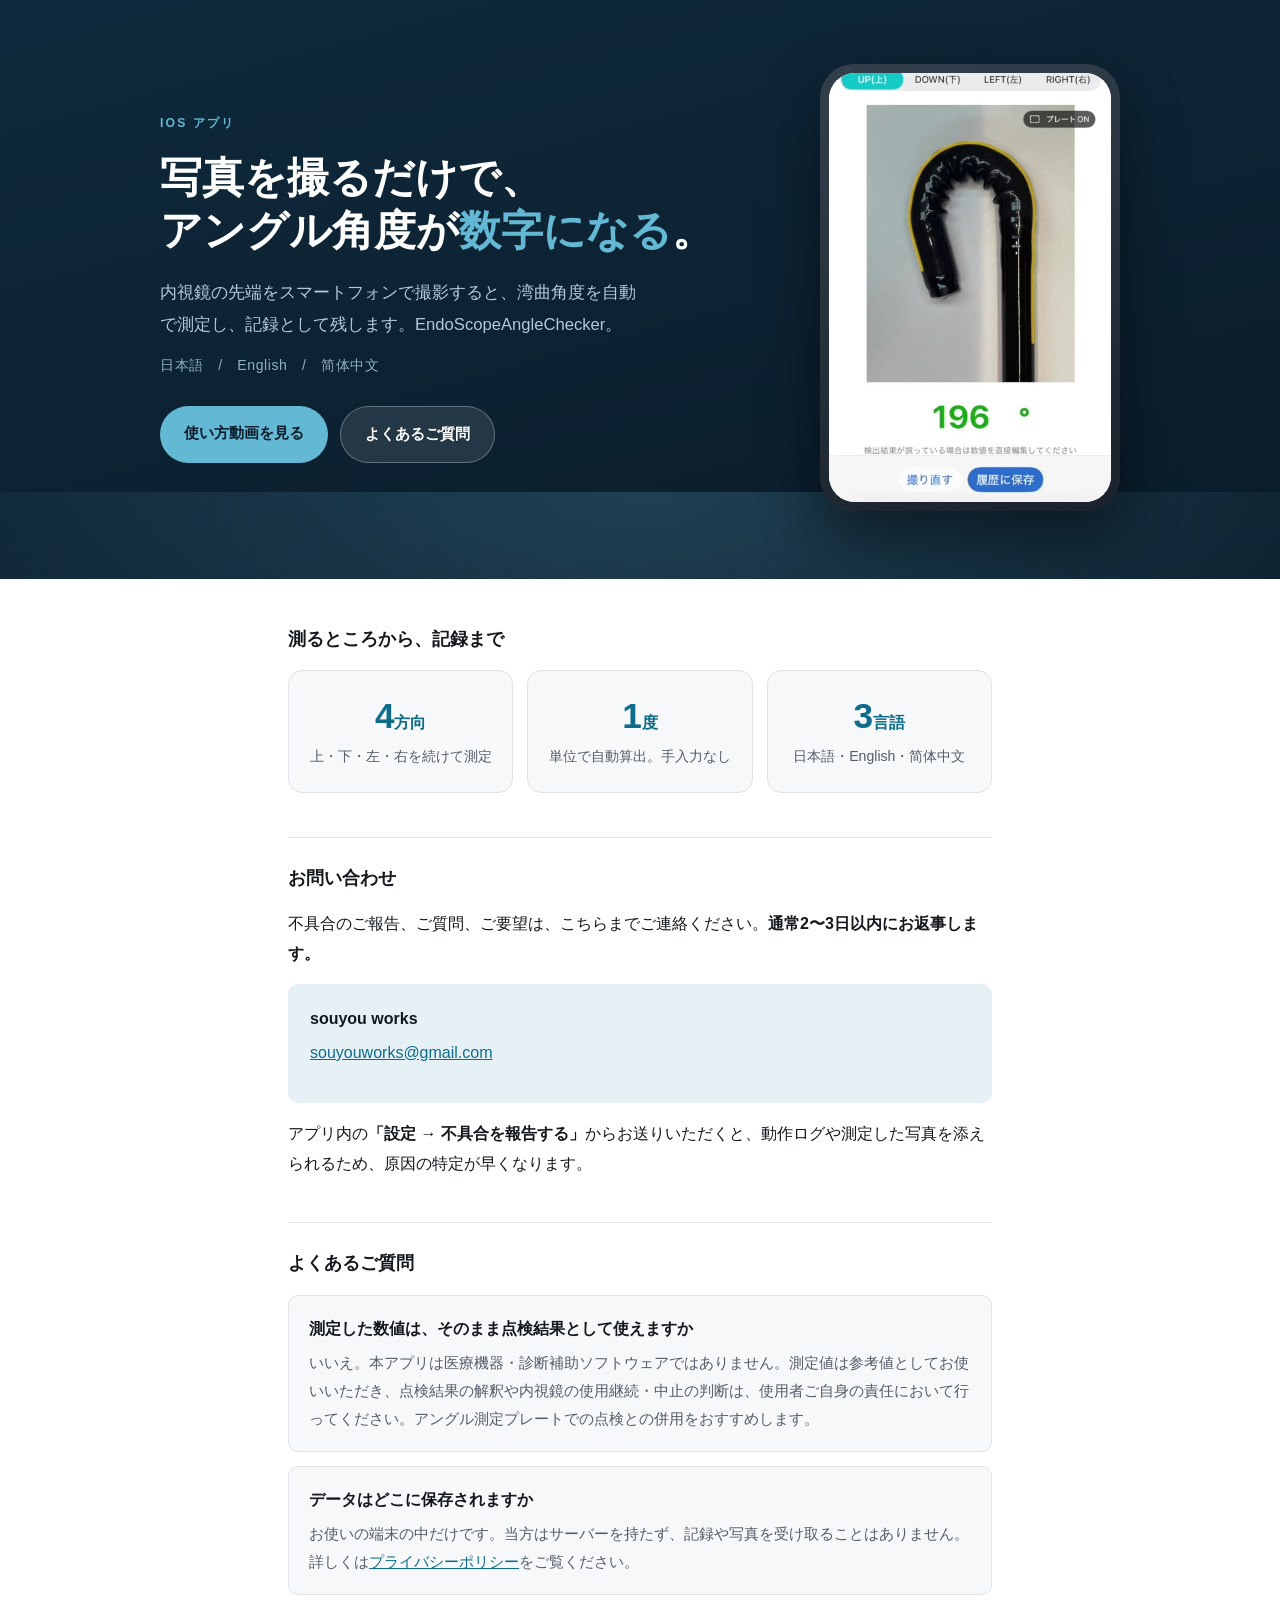
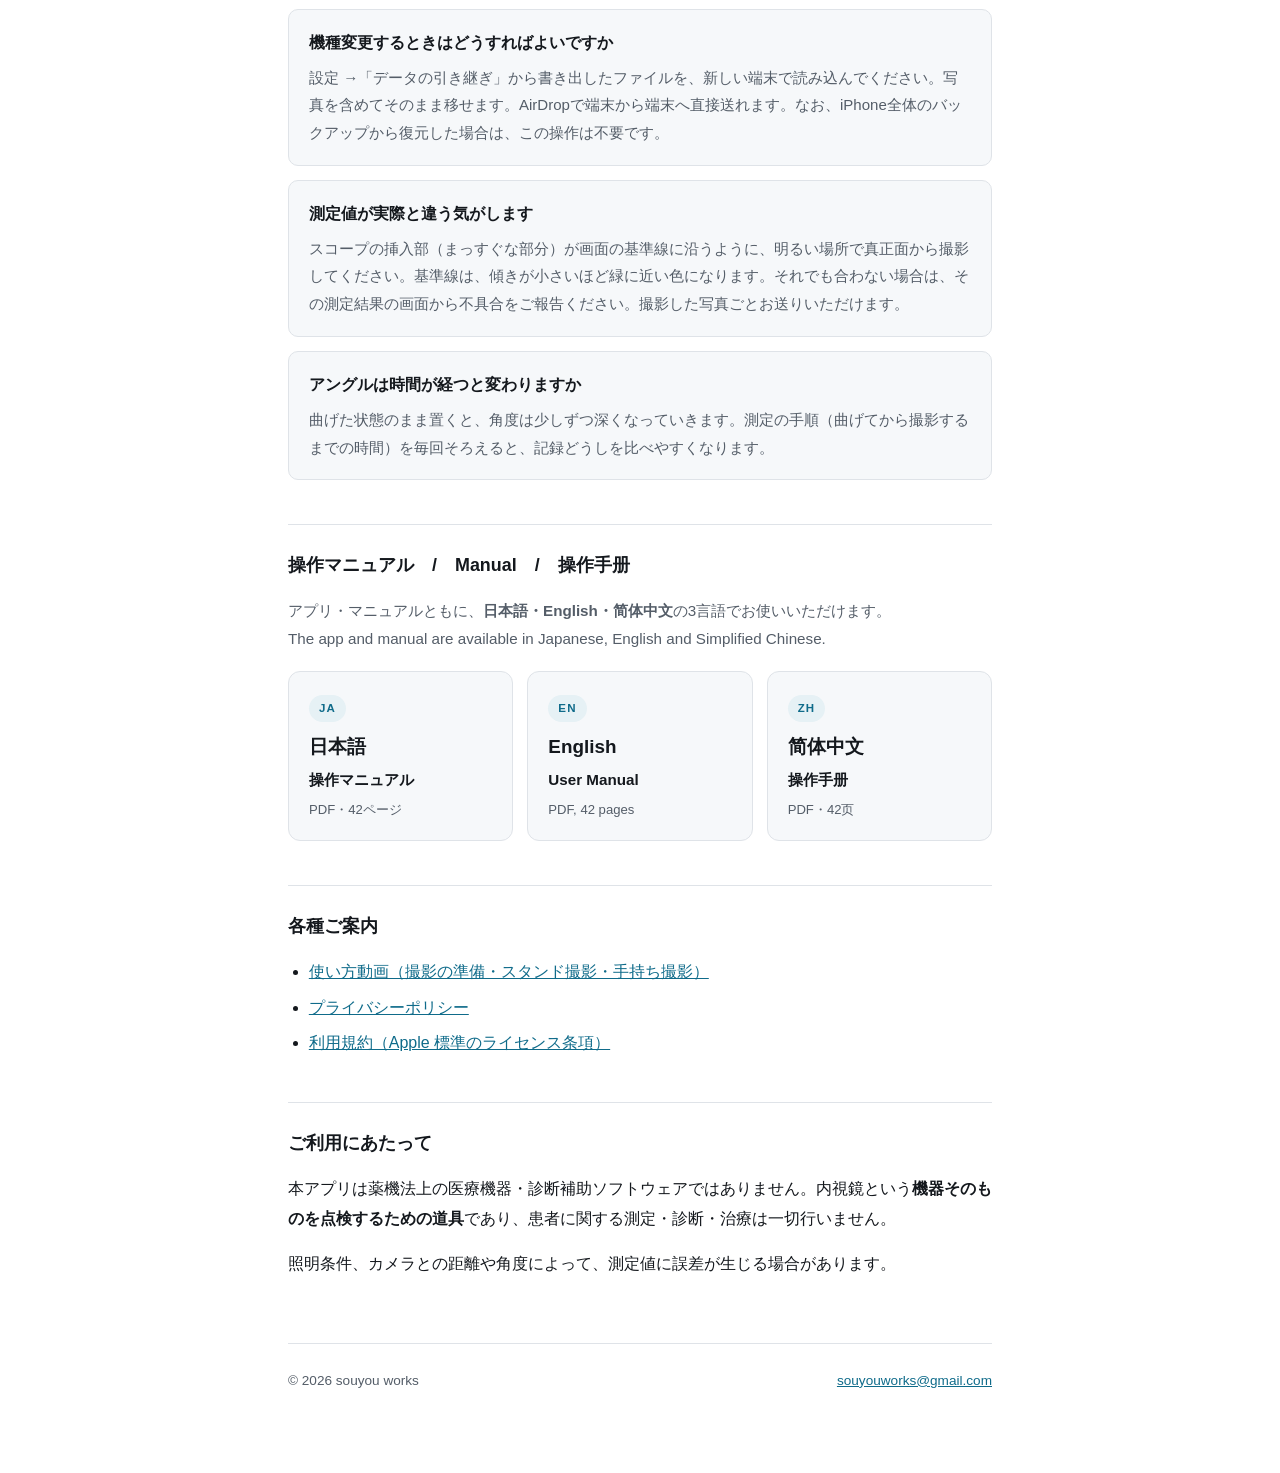
==== index.html @ a1724419 "トップページを作り直し、動きのある見せ方にした サポートページを、機能の案内が先に伝わる作りに変えた。  - 画面上部を全幅の濃紺にし、アプリが実際に角度を測る様子を   端末の枠の中で繰り返し再生す" ====
<!DOCTYPE html>
<html lang="ja">
<head>
<meta charset="utf-8">
<meta name="viewport" content="width=device-width, initial-scale=1">
<title>EndoScopeAngleChecker サポート</title>
<meta name="description" content="内視鏡のアングル（湾曲）角度を写真から測定・記録するiOSアプリ EndoScopeAngleChecker のサポートページ。お問い合わせ・プライバシーポリシー。">
<link rel="stylesheet" href="style.css">
<link rel="stylesheet" href="motion.css">
</head>
<body>
<div class="hero-top">
  <div class="hero-grid">
    <div class="hero-copy">
      <p class="eyebrow reveal">iOS アプリ</p>
      <h1 class="reveal d1">写真を撮るだけで、<br>アングル角度が<em>数字になる</em>。</h1>
      <p class="lead-txt reveal d2">内視鏡の先端をスマートフォンで撮影すると、湾曲角度を自動で測定し、記録として残します。EndoScopeAngleChecker。</p>
      <p class="hero-langs reveal d2">日本語　/　English　/　简体中文</p>
      <div class="btns reveal d3">
        <a class="btn btn-main" href="videos.html">使い方動画を見る</a>
        <a class="btn btn-sub" href="#faq">よくあるご質問</a>
      </div>
    </div>
    <div class="phone reveal d2">
      <video src="videos/hero-loop.mp4" poster="videos/hero-poster.jpg"
             autoplay muted loop playsinline preload="metadata" aria-label="アプリが内視鏡の角度を測定する様子"></video>
    </div>
  </div>
</div>

<div class="wrap">

<h2 class="reveal">測るところから、記録まで</h2>
<div class="facts">
  <div class="fact reveal"><span class="big">4<span class="unit">方向</span></span><span class="lab">上・下・左・右を続けて測定</span></div>
  <div class="fact reveal d1"><span class="big">1<span class="unit">度</span></span><span class="lab">単位で自動算出。手入力なし</span></div>
  <div class="fact reveal d2"><span class="big">3<span class="unit">言語</span></span><span class="lab">日本語・English・简体中文</span></div>
</div>

<h2 class="reveal">お問い合わせ</h2>
<p>不具合のご報告、ご質問、ご要望は、こちらまでご連絡ください。<strong>通常2〜3日以内にお返事します。</strong></p>
<div class="contact">
  <p class="name">souyou works</p>
  <p><a href="mailto:souyouworks@gmail.com">souyouworks@gmail.com</a></p>
</div>
<p style="margin-top:16px">
  アプリ内の<strong>「設定 → 不具合を報告する」</strong>からお送りいただくと、動作ログや測定した写真を添えられるため、原因の特定が早くなります。
</p>

<h2 id="faq" class="reveal">よくあるご質問</h2>
<div class="cards">

  <div class="card reveal">
    <h3>測定した数値は、そのまま点検結果として使えますか</h3>
    <p>いいえ。本アプリは医療機器・診断補助ソフトウェアではありません。測定値は参考値としてお使いいただき、点検結果の解釈や内視鏡の使用継続・中止の判断は、使用者ご自身の責任において行ってください。アングル測定プレートでの点検との併用をおすすめします。</p>
  </div>

  <div class="card reveal">
    <h3>データはどこに保存されますか</h3>
    <p>お使いの端末の中だけです。当方はサーバーを持たず、記録や写真を受け取ることはありません。詳しくは<a href="privacy.html">プライバシーポリシー</a>をご覧ください。</p>
  </div>

  <div class="card reveal">
    <h3>機種変更するときはどうすればよいですか</h3>
    <p>設定 →「データの引き継ぎ」から書き出したファイルを、新しい端末で読み込んでください。写真を含めてそのまま移せます。AirDropで端末から端末へ直接送れます。なお、iPhone全体のバックアップから復元した場合は、この操作は不要です。</p>
  </div>

  <div class="card reveal">
    <h3>測定値が実際と違う気がします</h3>
    <p>スコープの挿入部（まっすぐな部分）が画面の基準線に沿うように、明るい場所で真正面から撮影してください。基準線は、傾きが小さいほど緑に近い色になります。それでも合わない場合は、その測定結果の画面から不具合をご報告ください。撮影した写真ごとお送りいただけます。</p>
  </div>

  <div class="card reveal">
    <h3>アングルは時間が経つと変わりますか</h3>
    <p>曲げた状態のまま置くと、角度は少しずつ深くなっていきます。測定の手順（曲げてから撮影するまでの時間）を毎回そろえると、記録どうしを比べやすくなります。</p>
  </div>

</div>

<h2 class="reveal">操作マニュアル　/　Manual　/　操作手册</h2>
<p class="lang-lead">アプリ・マニュアルともに、<strong>日本語・English・简体中文</strong>の3言語でお使いいただけます。<br>The app and manual are available in Japanese, English and Simplified Chinese.</p>
<div class="langs">
  <a class="lang reveal" href="manual.pdf" hreflang="ja">
    <span class="code">JA</span>
    <span class="name">日本語</span>
    <span class="title">操作マニュアル</span>
    <span class="meta">PDF・42ページ</span>
  </a>
  <a class="lang reveal d1" href="manual-en.pdf" hreflang="en">
    <span class="code">EN</span>
    <span class="name">English</span>
    <span class="title">User Manual</span>
    <span class="meta">PDF, 42 pages</span>
  </a>
  <a class="lang reveal d2" href="manual-zh.pdf" hreflang="zh-Hans">
    <span class="code">ZH</span>
    <span class="name">简体中文</span>
    <span class="title">操作手册</span>
    <span class="meta">PDF・42页</span>
  </a>
</div>

<h2 class="reveal">各種ご案内</h2>
<ul>
  <li><a href="videos.html">使い方動画（撮影の準備・スタンド撮影・手持ち撮影）</a></li>
  <li><a href="privacy.html">プライバシーポリシー</a></li>
  <li><a href="https://www.apple.com/legal/internet-services/itunes/dev/stdeula/">利用規約（Apple 標準のライセンス条項）</a></li>
</ul>

<h2 class="reveal">ご利用にあたって</h2>
<p>
  本アプリは薬機法上の医療機器・診断補助ソフトウェアではありません。内視鏡という<strong>機器そのものを点検するための道具</strong>であり、患者に関する測定・診断・治療は一切行いません。
</p>
<p>
  照明条件、カメラとの距離や角度によって、測定値に誤差が生じる場合があります。
</p>

<footer>
  <span>&copy; 2026 souyou works</span>
  <span><a href="mailto:souyouworks@gmail.com">souyouworks@gmail.com</a></span>
</footer>

</div>
<script>
(function () {
  var t = document.querySelectorAll('.reveal');
  if (!('IntersectionObserver' in window) ||
      window.matchMedia('(prefers-reduced-motion: reduce)').matches) {
    t.forEach(function (e) { e.classList.add('on'); });
    return;
  }
  var io = new IntersectionObserver(function (es) {
    es.forEach(function (e) {
      if (e.isIntersecting) { e.target.classList.add('on'); io.unobserve(e.target); }
    });
  }, { rootMargin: '0px 0px -8% 0px', threshold: 0.08 });
  t.forEach(function (e) { io.observe(e); });
})();
</script>
</body>
</html>
---- style.css ----
:root {
  --ink: #14181d;
  --ink-soft: #545d68;
  --line: #dfe3e8;
  --bg: #ffffff;
  --bg-soft: #f6f8fa;
  --accent: #0f6b8a;
  --accent-soft: #e6f1f5;
}

@media (prefers-color-scheme: dark) {
  :root {
    --ink: #e8ecf1;
    --ink-soft: #9aa4b1;
    --line: #2b323b;
    --bg: #14181d;
    --bg-soft: #1b2027;
    --accent: #63b8d4;
    --accent-soft: #16303a;
  }
}

* { box-sizing: border-box; }

html { -webkit-text-size-adjust: 100%; }

body {
  margin: 0;
  padding: 0 20px 80px;
  background: var(--bg);
  color: var(--ink);
  font-family: -apple-system, BlinkMacSystemFont, "Hiragino Sans",
               "Yu Gothic", "Noto Sans JP", sans-serif;
  font-size: 16px;
  line-height: 1.85;
}

.wrap { max-width: 44rem; margin: 0 auto; }

header {
  padding: 56px 0 28px;
  border-bottom: 1px solid var(--line);
  margin-bottom: 36px;
}

header .app {
  font-size: 0.8rem;
  letter-spacing: 0.14em;
  text-transform: uppercase;
  color: var(--accent);
  font-weight: 600;
  margin: 0 0 10px;
}

h1 {
  font-size: 1.7rem;
  line-height: 1.4;
  margin: 0 0 12px;
  text-wrap: balance;
}

.dates {
  font-size: 0.85rem;
  color: var(--ink-soft);
  margin: 0;
}

h2 {
  font-size: 1.12rem;
  margin: 44px 0 14px;
  padding-top: 4px;
  border-top: 1px solid var(--line);
  padding-top: 24px;
  text-wrap: balance;
}

h2:first-of-type { border-top: none; padding-top: 0; }

p { margin: 0 0 16px; }

ul { margin: 0 0 16px; padding-left: 1.3em; }
li { margin-bottom: 6px; }

strong { font-weight: 650; }

a { color: var(--accent); }

.lead {
  background: var(--bg-soft);
  border: 1px solid var(--line);
  border-radius: 10px;
  padding: 18px 20px;
  margin-bottom: 8px;
}

.table-scroll { overflow-x: auto; margin: 0 0 20px; }

table {
  border-collapse: collapse;
  width: 100%;
  min-width: 30rem;
  font-size: 0.94rem;
}

th, td {
  border: 1px solid var(--line);
  padding: 11px 13px;
  text-align: left;
  vertical-align: top;
}

th {
  background: var(--bg-soft);
  font-weight: 650;
  white-space: nowrap;
}

.contact {
  background: var(--accent-soft);
  border-radius: 10px;
  padding: 20px 22px;
  margin-top: 8px;
}

.contact .name { font-weight: 650; margin-bottom: 4px; }

footer {
  margin-top: 64px;
  padding-top: 24px;
  border-top: 1px solid var(--line);
  font-size: 0.85rem;
  color: var(--ink-soft);
  display: flex;
  flex-wrap: wrap;
  gap: 8px 20px;
  justify-content: space-between;
}

.nav { margin-bottom: 8px; font-size: 0.9rem; }
.nav a { text-decoration: none; }
.nav a:hover { text-decoration: underline; }

.cards { display: grid; gap: 14px; margin-bottom: 8px; }

.card {
  border: 1px solid var(--line);
  border-radius: 10px;
  padding: 18px 20px;
  background: var(--bg-soft);
}

.card h3 { margin: 0 0 6px; font-size: 1rem; }
.card p { margin: 0; color: var(--ink-soft); font-size: 0.94rem; }

:focus-visible { outline: 2px solid var(--accent); outline-offset: 2px; }

/* 対応言語のカード（サポートページ・動画ページ共通） */
.lang-lead { margin: 0 0 18px; font-size: 0.95rem; color: var(--ink-soft); }

.langs { display: grid; grid-template-columns: repeat(3, 1fr); gap: 14px; margin: 0 0 8px; }

.lang {
  display: block;
  text-decoration: none;
  color: inherit;
  border: 1px solid var(--line);
  border-radius: 12px;
  padding: 20px 20px 18px;
  background: var(--bg-soft);
}

.lang:hover { border-color: var(--accent); }

.lang .code {
  display: inline-block;
  font-size: 0.72rem;
  font-weight: 700;
  letter-spacing: 0.1em;
  color: var(--accent);
  background: var(--accent-soft);
  border-radius: 999px;
  padding: 3px 10px;
  margin-bottom: 12px;
}

.lang .name { display: block; font-size: 1.18rem; font-weight: 700; line-height: 1.4; margin-bottom: 6px; }
.lang .title { display: block; font-size: 0.95rem; font-weight: 600; margin-bottom: 3px; }
.lang .meta { display: block; font-size: 0.82rem; color: var(--ink-soft); }

@media (max-width: 640px) {
  .langs { grid-template-columns: 1fr; }
}
---- motion.css ----
/* ───────── 動きと装飾（サポートページ・動画ページ共通） ───────── */

:root { --navy-1:#0f2a3c; --navy-2:#0a1b29; --sky:#63b8d4; }

/* 画面に入ったら、ふわりと現れる */
.reveal { opacity: 0; transform: translateY(18px); }
.reveal.on { opacity: 1; transform: none; transition: opacity .7s ease, transform .7s cubic-bezier(.2,.7,.3,1); }
.reveal.d1.on { transition-delay: .08s; }
.reveal.d2.on { transition-delay: .16s; }
.reveal.d3.on { transition-delay: .24s; }

/* 動きを減らす設定の方には、動かさない */
@media (prefers-reduced-motion: reduce) {
  .reveal, .reveal.on { opacity: 1; transform: none; transition: none; }
  .hero-video, .float { animation: none !important; }
  html { scroll-behavior: auto; }
}

html { scroll-behavior: smooth; }

/* ───────── トップの見せ場 ───────── */
.hero-top {
  position: relative; overflow: hidden;
  margin: 0 -20px 0;
  padding: 64px 20px 68px;
  background: linear-gradient(165deg, var(--navy-1) 0%, var(--navy-2) 100%);
  color: #fff;
}
.hero-top::after {
  content: ""; position: absolute; inset: auto -20% -55% -20%; height: 70%;
  background: radial-gradient(ellipse at 50% 0%, rgba(99,184,212,.22), transparent 70%);
  pointer-events: none;
}
.hero-grid {
  position: relative; z-index: 1;
  max-width: 60rem; margin: 0 auto;
  display: grid; grid-template-columns: 1fr 300px; gap: 48px; align-items: center;
}
.hero-copy .eyebrow {
  font-size: .76rem; letter-spacing: .18em; text-transform: uppercase;
  color: var(--sky); font-weight: 700; margin: 0 0 16px;
}
.hero-copy h1 { font-size: 2.6rem; line-height: 1.28; margin: 0 0 20px; color: #fff; }
.hero-copy h1 em { font-style: normal; color: var(--sky); }
.hero-copy .lead-txt { font-size: 1.04rem; line-height: 1.9; color: #b3cad8; margin: 0 0 12px; max-width: 30rem; }
.hero-langs { font-size: .88rem; color: #8fb0c2; margin: 0 0 28px; letter-spacing: .04em; }

.btns { display: flex; flex-wrap: wrap; gap: 12px; }
.btn {
  display: inline-block; text-decoration: none; font-weight: 650; font-size: .96rem;
  padding: 13px 24px; border-radius: 999px; transition: transform .18s ease, box-shadow .18s ease;
}
.btn-main { background: var(--sky); color: var(--navy-2); }
.btn-main:hover { transform: translateY(-2px); box-shadow: 0 10px 26px rgba(99,184,212,.34); }
.btn-sub { background: rgba(255,255,255,.1); color: #fff; border: 1px solid rgba(255,255,255,.28); }
.btn-sub:hover { transform: translateY(-2px); background: rgba(255,255,255,.16); }

/* 端末の枠に入れたループ映像 */
.phone {
  position: relative; width: 300px; margin: 0 auto;
  border-radius: 34px; padding: 9px;
  background: linear-gradient(160deg, #33404c, #1a222b);
  box-shadow: 0 26px 60px rgba(0,0,0,.46);
  animation: float 7s ease-in-out infinite;
}
.phone video { display: block; width: 100%; border-radius: 26px; background: #fff; }
@keyframes float { 0%,100% { transform: translateY(0); } 50% { transform: translateY(-11px); } }

/* ───────── 数字で見せる ───────── */
.facts { display: grid; grid-template-columns: repeat(3, 1fr); gap: 14px; margin: 0 0 8px; }
.fact {
  border: 1px solid var(--line); border-radius: 14px; padding: 24px 20px;
  background: var(--bg-soft); text-align: center;
  transition: transform .22s ease, border-color .22s ease, box-shadow .22s ease;
}
.fact:hover { transform: translateY(-4px); border-color: var(--accent); box-shadow: 0 12px 30px rgba(15,42,60,.10); }
.fact .big { display: block; font-size: 2.2rem; font-weight: 800; color: var(--accent); line-height: 1.2; }
.fact .unit { font-size: 1rem; font-weight: 700; }
.fact .lab { display: block; font-size: .88rem; color: var(--ink-soft); margin-top: 8px; line-height: 1.6; }
.facts { align-items: stretch; }
.fact { display: flex; flex-direction: column; justify-content: center; }

/* カードのホバー */
.card, .lang, .tip { transition: transform .22s ease, border-color .22s ease, box-shadow .22s ease; }
.card:hover, .tip:hover { transform: translateY(-3px); box-shadow: 0 10px 26px rgba(15,42,60,.09); }
.lang:hover { transform: translateY(-3px); box-shadow: 0 10px 26px rgba(15,42,60,.09); }

@media (max-width: 820px) {
  .hero-grid { grid-template-columns: 1fr; gap: 36px; }
  .hero-copy h1 { font-size: 2rem; }
  .facts { grid-template-columns: 1fr; }
}

/* 見せ場のすぐ下の見出しは、上の罫線を消して余白をとる */
.hero-top + .wrap > h2:first-child { border-top: none; padding-top: 0; margin-top: 44px; }
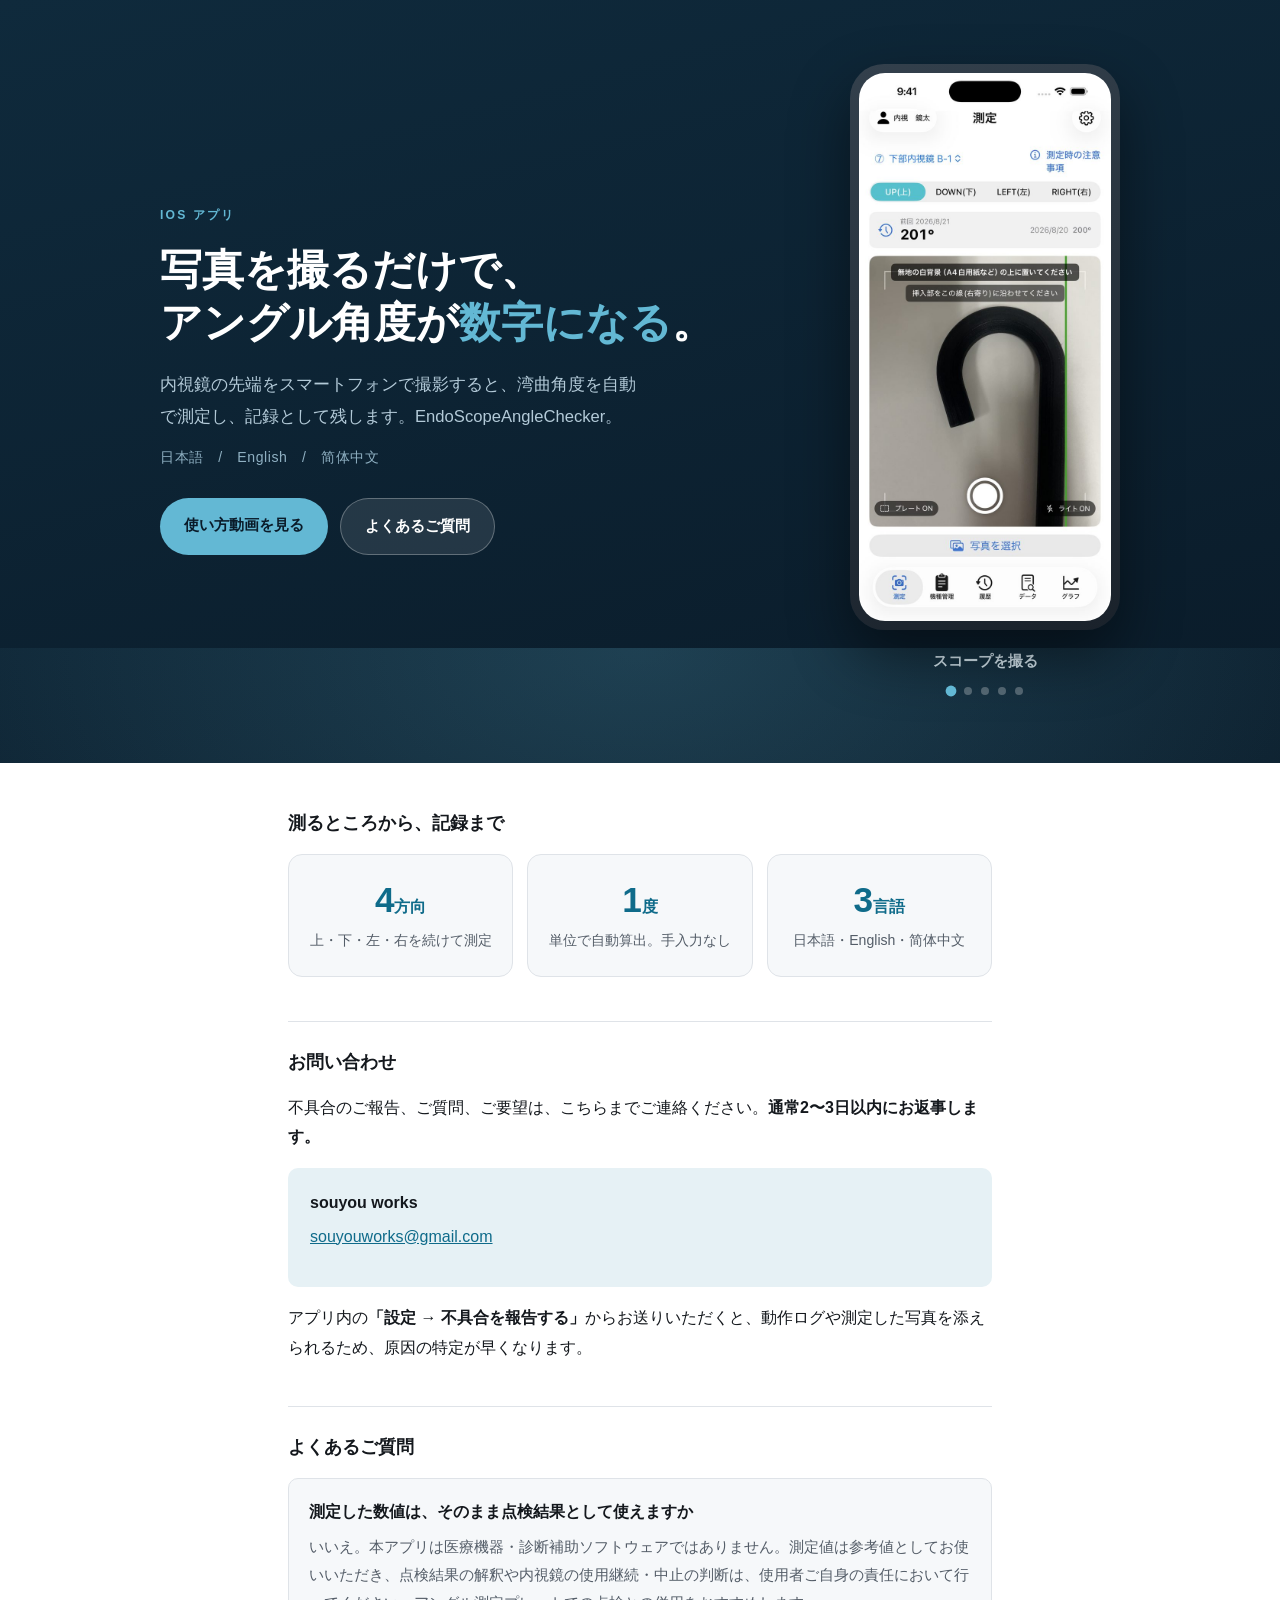
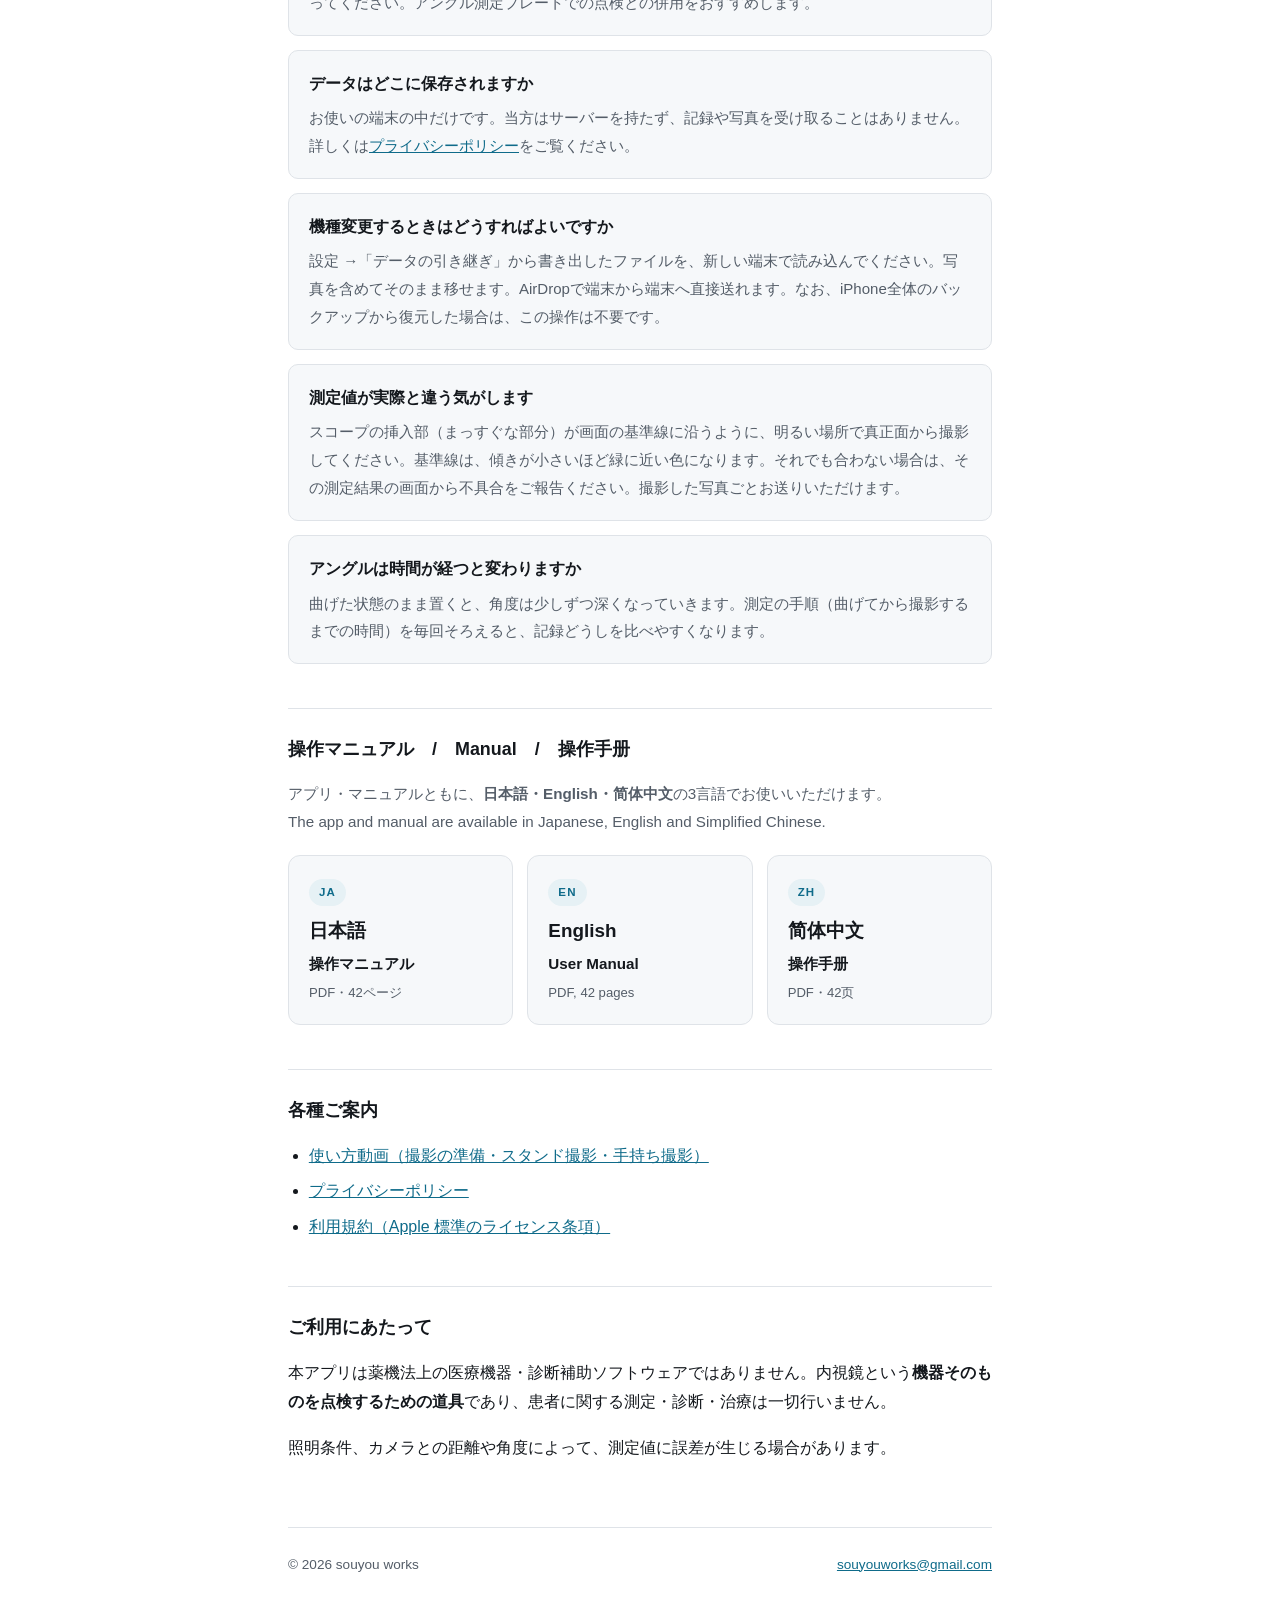
==== commit d0f0fc90: "トップの見せ場を、動画から5枚のコマ送りに変えた ふわふわ動く枠と、途中で切れるループ動画をやめた。 実際のアプリ画面5枚（撮る→数字が出る→記録になる→変化が見える→ 表にして取り出せる）を、4.5" ====
--- a/index.html
+++ b/index.html
@@ -5,8 +5,8 @@
 <meta name="viewport" content="width=device-width, initial-scale=1">
 <title>EndoScopeAngleChecker サポート</title>
 <meta name="description" content="内視鏡のアングル（湾曲）角度を写真から測定・記録するiOSアプリ EndoScopeAngleChecker のサポートページ。お問い合わせ・プライバシーポリシー。">
-<link rel="stylesheet" href="style.css">
-<link rel="stylesheet" href="motion.css">
+<link rel="stylesheet" href="style.css?v=01f88eb1">
+<link rel="stylesheet" href="motion.css?v=420a722b">
 </head>
 <body>
 <div class="hero-top">
@@ -21,9 +21,27 @@
         <a class="btn btn-sub" href="#faq">よくあるご質問</a>
       </div>
     </div>
-    <div class="phone reveal d2">
-      <video src="videos/hero-loop.mp4" poster="videos/hero-poster.jpg"
-             autoplay muted loop playsinline preload="metadata" aria-label="アプリが内視鏡の角度を測定する様子"></video>
+    <div class="stage reveal d2">
+      <div class="phone" id="shots">
+        <img class="shot on" src="images/hero-1.jpg" width="660" height="1434" fetchpriority="high"
+             alt="カメラ画面。緑の基準線に合わせてスコープを写している">
+        <img class="shot" src="images/hero-2.jpg" width="660" height="1434" fetchpriority="low"
+             alt="測定結果の画面。180度と表示され、合格と出ている">
+        <img class="shot" src="images/hero-3.jpg" width="660" height="1434" fetchpriority="low"
+             alt="点検記録の画面。上下左右4方向の写真と角度が並んでいる">
+        <img class="shot" src="images/hero-4.jpg" width="660" height="1434" fetchpriority="low"
+             alt="経年変化の画面。日ごとの角度が折れ線グラフになっている">
+        <img class="shot" src="images/hero-5.jpg" width="660" height="1434" fetchpriority="low"
+             alt="経年変化データの画面。日付ごとの角度が表になり、書き出しボタンがある">
+      </div>
+      <p class="shot-cap" id="shot-cap">スコープを撮る</p>
+      <div class="dots" id="shot-dots" role="tablist" aria-label="画面の切り替え">
+        <button type="button" class="dot on" aria-label="1枚目：スコープを撮る"></button>
+        <button type="button" class="dot" aria-label="2枚目：角度が数字で出る"></button>
+        <button type="button" class="dot" aria-label="3枚目：上下左右がそのまま記録に"></button>
+        <button type="button" class="dot" aria-label="4枚目：日ごとの変化が見える"></button>
+        <button type="button" class="dot" aria-label="5枚目：表にして取り出せる"></button>
+      </div>
     </div>
   </div>
 </div>
@@ -136,6 +154,52 @@
   }, { rootMargin: '0px 0px -8% 0px', threshold: 0.08 });
   t.forEach(function (e) { io.observe(e); });
 })();
+
+/* トップのコマ送り。4.5秒ごとに、ゆっくり入れ替える。 */
+(function () {
+  var box = document.getElementById('shots');
+  if (!box) { return; }
+
+  var shots = box.querySelectorAll('.shot');
+  var dots  = document.getElementById('shot-dots').querySelectorAll('.dot');
+  var cap   = document.getElementById('shot-cap');
+  var words = ['スコープを撮る', '角度が数字で出る', '上下左右がそのまま記録に',
+               '日ごとの変化が見える', '表にして取り出せる'];
+
+  var slow  = window.matchMedia('(prefers-reduced-motion: reduce)').matches;
+  var now   = 0;
+  var timer = null;
+  var seen  = true;   // 画面に入っているか
+
+  function show(i) {
+    if (i === now) { return; }
+    now = i;
+    shots.forEach(function (el, n) { el.classList.toggle('on', n === i); });
+    dots.forEach(function (el, n) { el.classList.toggle('on', n === i); });
+    // 文字は、消えてから書き換える（切り替わりの途中で二重に見えないように）
+    cap.classList.add('fade');
+    setTimeout(function () { cap.textContent = words[i]; cap.classList.remove('fade'); }, 450);
+  }
+
+  function play()  { stop(); if (!slow && seen && !document.hidden) { timer = setInterval(next, 4500); } }
+  function stop()  { if (timer) { clearInterval(timer); timer = null; } }
+  function next()  { show((now + 1) % shots.length); }
+
+  dots.forEach(function (el, i) {
+    el.addEventListener('click', function () { show(i); play(); });
+  });
+
+  // 画面の外に出たら止める。タブが裏に回っても止める。
+  if ('IntersectionObserver' in window) {
+    new IntersectionObserver(function (es) {
+      seen = es[0].isIntersecting;
+      seen ? play() : stop();
+    }, { threshold: 0.2 }).observe(box);
+  }
+  document.addEventListener('visibilitychange', function () { document.hidden ? stop() : play(); });
+
+  play();
+})();
 </script>
 </body>
 </html>
--- a/motion.css
+++ b/motion.css
@@ -9,11 +9,13 @@
 .reveal.d2.on { transition-delay: .16s; }
 .reveal.d3.on { transition-delay: .24s; }
 
-/* 動きを減らす設定の方には、動かさない */
+/* 動きを減らす設定の方には、動かさない。
+   コマ送りは自動で進まず、丸い印を押したときだけ切り替わる（JS側で止めている）。 */
 @media (prefers-reduced-motion: reduce) {
   .reveal, .reveal.on { opacity: 1; transform: none; transition: none; }
-  .hero-video, .float { animation: none !important; }
   html { scroll-behavior: auto; }
+  .shot, .shot-cap, .dot { transition: none; }
+  .btn:hover, .fact:hover, .card:hover, .lang:hover, .tip:hover { transform: none; }
 }
 
 html { scroll-behavior: smooth; }
@@ -34,7 +36,7 @@
 .hero-grid {
   position: relative; z-index: 1;
   max-width: 60rem; margin: 0 auto;
-  display: grid; grid-template-columns: 1fr 300px; gap: 48px; align-items: center;
+  display: grid; grid-template-columns: 1fr 270px; gap: 48px; align-items: center;
 }
 .hero-copy .eyebrow {
   font-size: .76rem; letter-spacing: .18em; text-transform: uppercase;
@@ -55,16 +57,43 @@
 .btn-sub { background: rgba(255,255,255,.1); color: #fff; border: 1px solid rgba(255,255,255,.28); }
 .btn-sub:hover { transform: translateY(-2px); background: rgba(255,255,255,.16); }
 
-/* 端末の枠に入れたループ映像 */
+/* ───────── 端末の枠に入れたコマ送り ─────────
+   動かすのは「濃さ」だけ。枠も中身も位置は一切動かさない。   */
+.stage { width: 270px; margin: 0 auto; }
+
 .phone {
-  position: relative; width: 300px; margin: 0 auto;
+  position: relative; width: 270px;
   border-radius: 34px; padding: 9px;
   background: linear-gradient(160deg, #33404c, #1a222b);
   box-shadow: 0 26px 60px rgba(0,0,0,.46);
-  animation: float 7s ease-in-out infinite;
 }
-.phone video { display: block; width: 100%; border-radius: 26px; background: #fff; }
-@keyframes float { 0%,100% { transform: translateY(0); } 50% { transform: translateY(-11px); } }
+
+/* 5枚を同じ場所に重ねる。1枚目だけ場所を確保する役をする */
+.shot {
+  display: block; width: 100%; height: auto;
+  border-radius: 26px; background: #fff;
+  opacity: 0; transition: opacity .85s ease-in-out;
+}
+.shot:not(:first-child) { position: absolute; top: 9px; left: 9px; width: calc(100% - 18px); }
+.shot.on { opacity: 1; }
+
+/* いま何の画面かを、下に1行で出す */
+.shot-cap {
+  margin: 18px 0 0; text-align: center;
+  font-size: .92rem; font-weight: 650; color: #d5e6ef;
+  min-height: 1.6em; transition: opacity .45s ease;
+}
+.shot-cap.fade { opacity: 0; }
+
+/* 丸い印。押すとその画面に飛ぶ */
+.dots { display: flex; justify-content: center; gap: 9px; margin-top: 12px; }
+.dot {
+  width: 8px; height: 8px; padding: 0; border: 0; border-radius: 50%;
+  background: rgba(255,255,255,.28); cursor: pointer;
+  transition: background .3s ease, transform .3s ease;
+}
+.dot:hover { background: rgba(255,255,255,.55); }
+.dot.on { background: var(--sky); transform: scale(1.35); }
 
 /* ───────── 数字で見せる ───────── */
 .facts { display: grid; grid-template-columns: repeat(3, 1fr); gap: 14px; margin: 0 0 8px; }
@@ -91,5 +120,10 @@
   .facts { grid-template-columns: 1fr; }
 }
 
+/* 幅の狭い端末では、枠が画面からはみ出さないようにする */
+@media (max-width: 360px) {
+  .stage, .phone { width: 100%; }
+}
+
 /* 見せ場のすぐ下の見出しは、上の罫線を消して余白をとる */
 .hero-top + .wrap > h2:first-child { border-top: none; padding-top: 0; margin-top: 44px; }
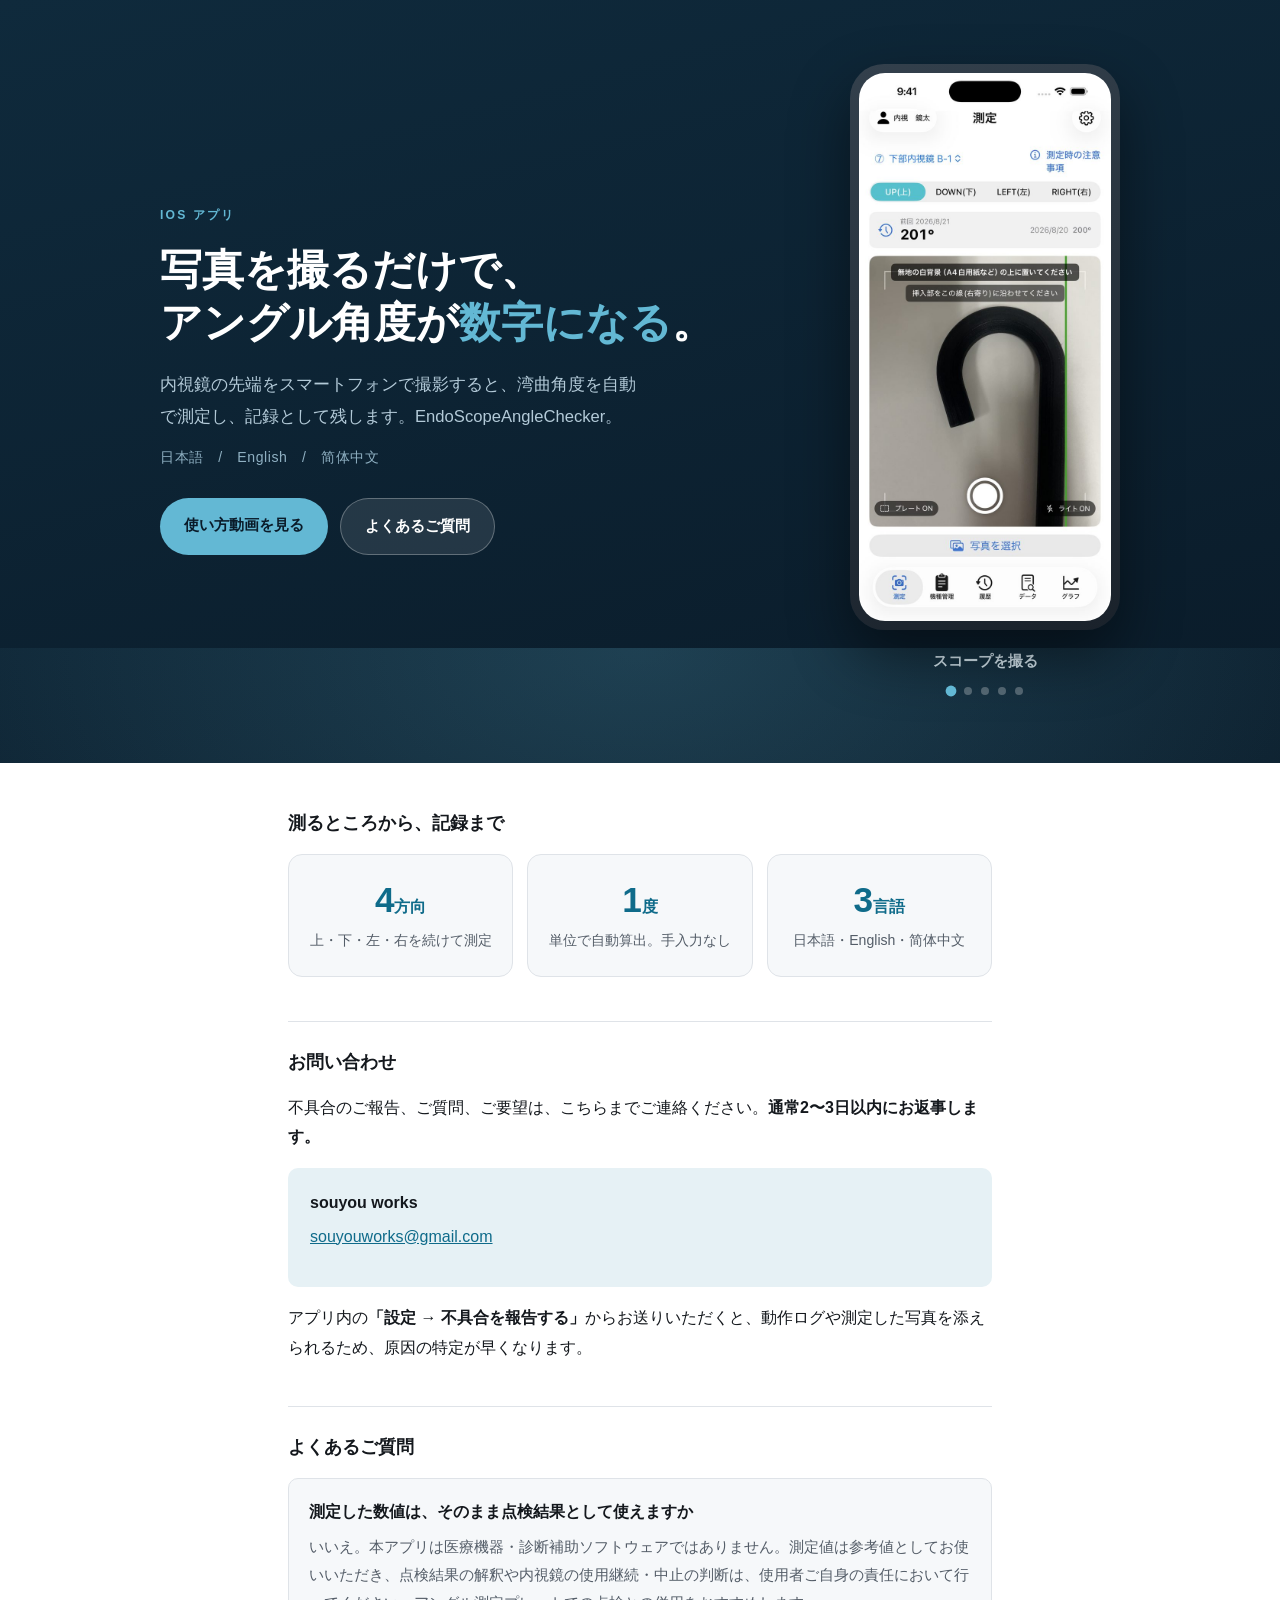
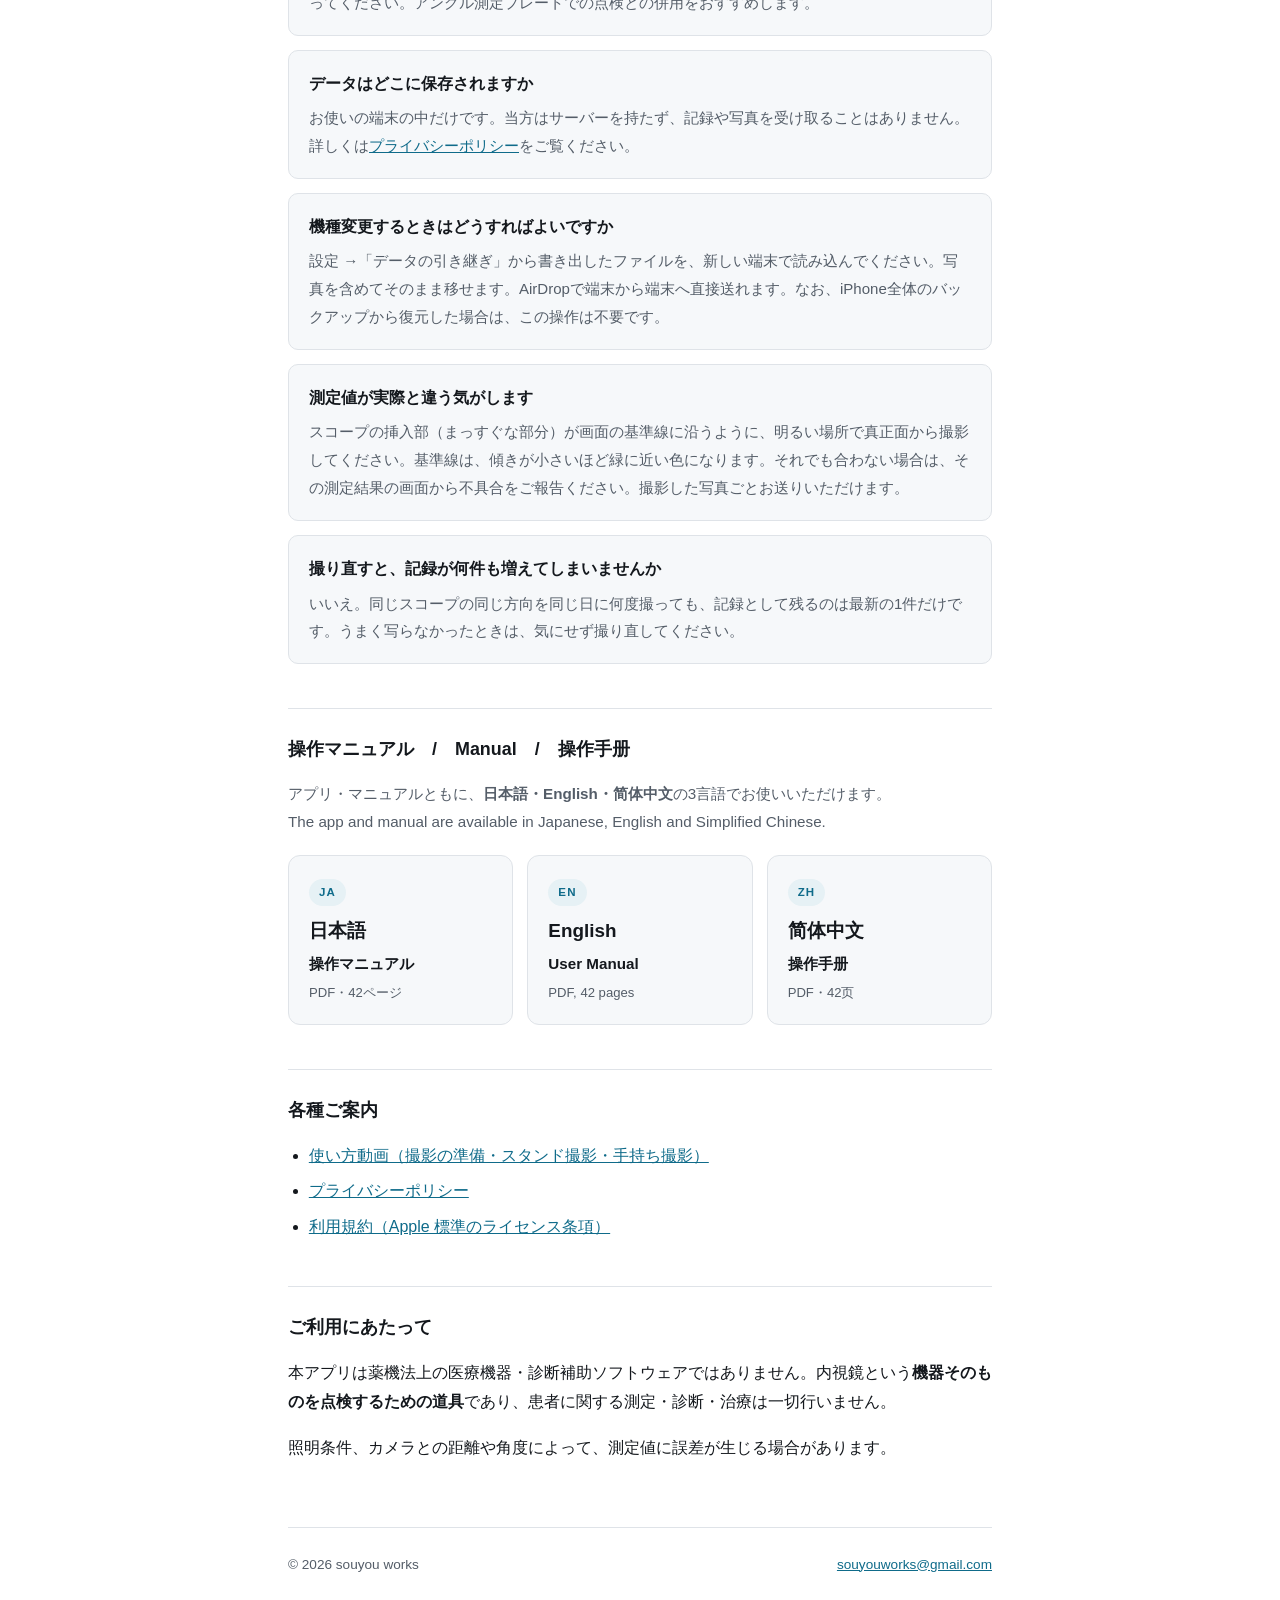
==== commit 72c7dcfc: "撮るまでの時間をそろえる案内をやめ、アプリ側のこつに入れ替えた アングルが時間とともに深くなるのは内視鏡そのものの性質であり、 アプリの側から使う人に手順を指図する筋合いのものではないため、 サポート" ====
--- a/index.html
+++ b/index.html
@@ -89,8 +89,8 @@
   </div>
 
   <div class="card reveal">
-    <h3>アングルは時間が経つと変わりますか</h3>
-    <p>曲げた状態のまま置くと、角度は少しずつ深くなっていきます。測定の手順（曲げてから撮影するまでの時間）を毎回そろえると、記録どうしを比べやすくなります。</p>
+    <h3>撮り直すと、記録が何件も増えてしまいませんか</h3>
+    <p>いいえ。同じスコープの同じ方向を同じ日に何度撮っても、記録として残るのは最新の1件だけです。うまく写らなかったときは、気にせず撮り直してください。</p>
   </div>
 
 </div>
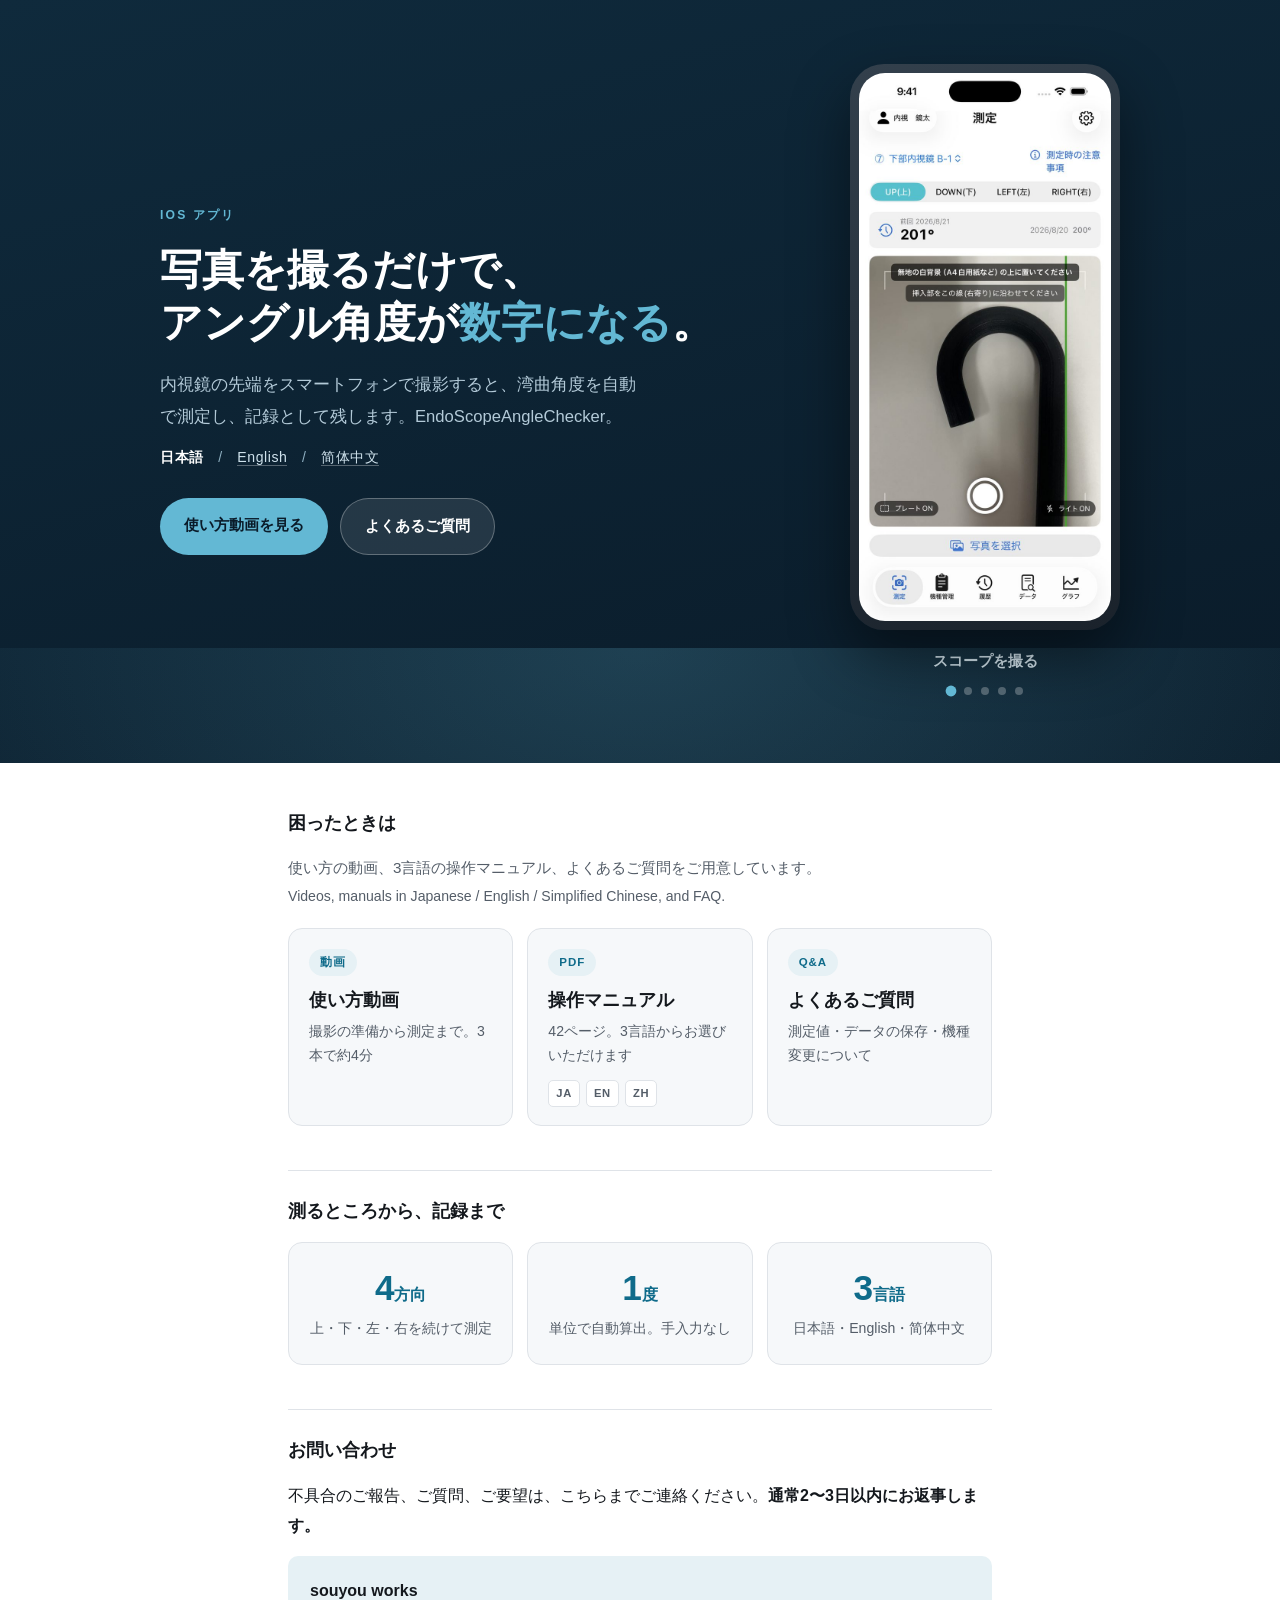
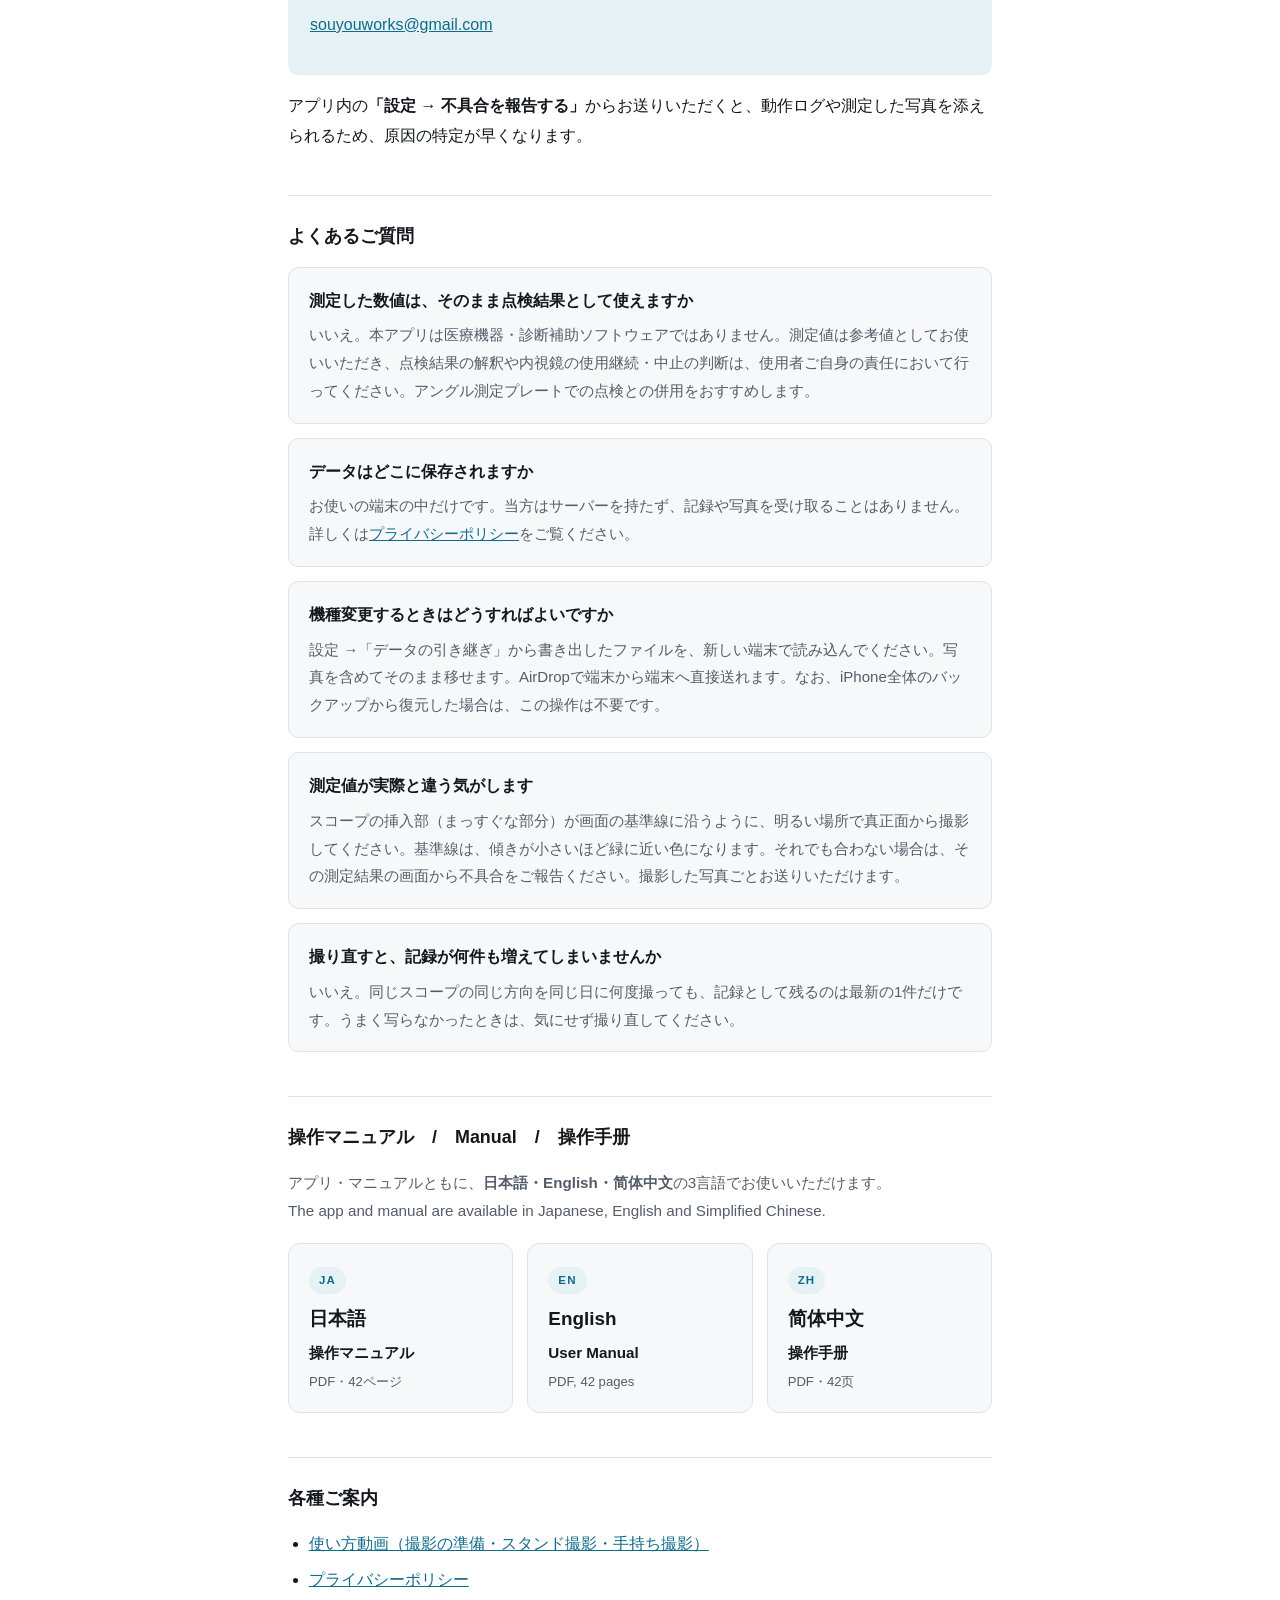
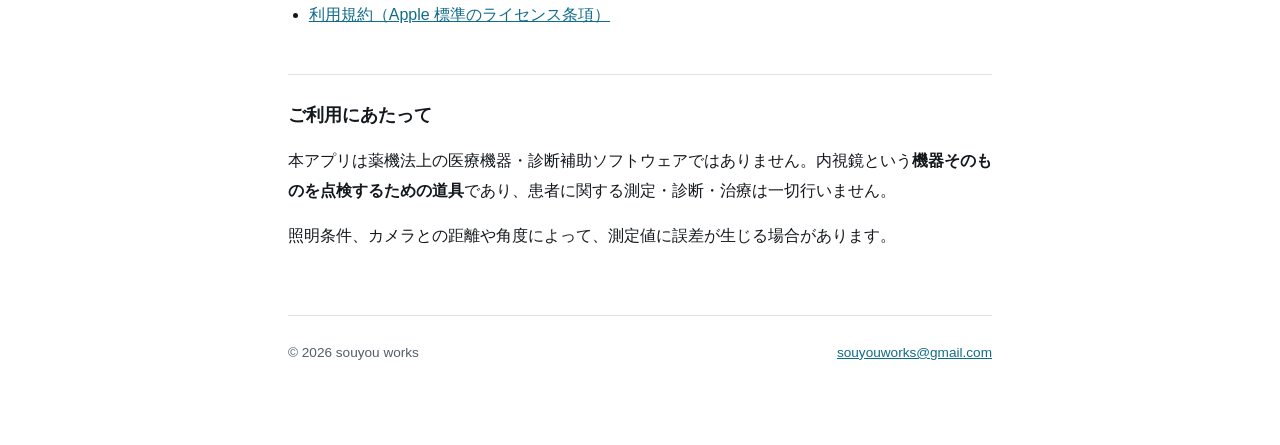
==== commit 95fcbdb2: "英語・中国語のサポートページを追加し、アプリからの入口を1つにした アプリの設定からはサポートページ1つだけを開くようにしたため、 どの言語の人でも着いた先で困らないように整えた。  - index-" ====
--- a/index.html
+++ b/index.html
@@ -5,8 +5,27 @@
 <meta name="viewport" content="width=device-width, initial-scale=1">
 <title>EndoScopeAngleChecker サポート</title>
 <meta name="description" content="内視鏡のアングル（湾曲）角度を写真から測定・記録するiOSアプリ EndoScopeAngleChecker のサポートページ。お問い合わせ・プライバシーポリシー。">
+<link rel="canonical" href="https://souyouworks.github.io/endoscopeanglechecker/">
+<link rel="alternate" hreflang="ja" href="https://souyouworks.github.io/endoscopeanglechecker/">
+<link rel="alternate" hreflang="en" href="https://souyouworks.github.io/endoscopeanglechecker/index-en.html">
+<link rel="alternate" hreflang="zh-Hans" href="https://souyouworks.github.io/endoscopeanglechecker/index-zh.html">
+<link rel="alternate" hreflang="x-default" href="https://souyouworks.github.io/endoscopeanglechecker/">
+
+<!-- リンクを送ったときに、カード形式で表示されるようにする -->
+<meta property="og:type" content="website">
+<meta property="og:site_name" content="EndoScopeAngleChecker">
+<meta property="og:locale" content="ja_JP">
+<meta property="og:url" content="https://souyouworks.github.io/endoscopeanglechecker/">
+<meta property="og:title" content="写真を撮るだけで、アングル角度が数字になる｜EndoScopeAngleChecker">
+<meta property="og:description" content="内視鏡の先端をスマートフォンで撮影すると、湾曲角度を自動で測定し、記録として残します。日本語・English・简体中文に対応したiOSアプリです。">
+<meta property="og:image" content="https://souyouworks.github.io/endoscopeanglechecker/images/ogp-home.jpg">
+<meta property="og:image:width" content="1200">
+<meta property="og:image:height" content="630">
+<meta property="og:image:alt" content="EndoScopeAngleChecker。測定結果として180度と表示されたアプリ画面">
+<meta name="twitter:card" content="summary_large_image">
+
 <link rel="stylesheet" href="style.css?v=01f88eb1">
-<link rel="stylesheet" href="motion.css?v=420a722b">
+<link rel="stylesheet" href="motion.css?v=610f2250">
 </head>
 <body>
 <div class="hero-top">
@@ -15,7 +34,7 @@
       <p class="eyebrow reveal">iOS アプリ</p>
       <h1 class="reveal d1">写真を撮るだけで、<br>アングル角度が<em>数字になる</em>。</h1>
       <p class="lead-txt reveal d2">内視鏡の先端をスマートフォンで撮影すると、湾曲角度を自動で測定し、記録として残します。EndoScopeAngleChecker。</p>
-      <p class="hero-langs reveal d2">日本語　/　English　/　简体中文</p>
+      <p class="hero-langs reveal d2"><span aria-current="true">日本語</span>　/　<a href="index-en.html" hreflang="en">English</a>　/　<a href="index-zh.html" hreflang="zh-Hans">简体中文</a></p>
       <div class="btns reveal d3">
         <a class="btn btn-main" href="videos.html">使い方動画を見る</a>
         <a class="btn btn-sub" href="#faq">よくあるご質問</a>
@@ -48,6 +67,28 @@
 
 <div class="wrap">
 
+<h2 class="reveal">困ったときは</h2>
+<p class="doors-lead">使い方の動画、3言語の操作マニュアル、よくあるご質問をご用意しています。<br>
+  <span lang="en">Videos, manuals in Japanese / English / Simplified Chinese, and FAQ.</span></p>
+<div class="doors">
+  <a class="door reveal" href="videos.html">
+    <span class="d-kind">動画</span>
+    <span class="d-t">使い方動画</span>
+    <span class="d-d">撮影の準備から測定まで。3本で約4分</span>
+  </a>
+  <a class="door reveal d1" href="#manual">
+    <span class="d-kind">PDF</span>
+    <span class="d-t">操作マニュアル</span>
+    <span class="d-d">42ページ。3言語からお選びいただけます</span>
+    <span class="d-langs"><i>JA</i><i>EN</i><i>ZH</i></span>
+  </a>
+  <a class="door reveal d2" href="#faq">
+    <span class="d-kind">Q&amp;A</span>
+    <span class="d-t">よくあるご質問</span>
+    <span class="d-d">測定値・データの保存・機種変更について</span>
+  </a>
+</div>
+
 <h2 class="reveal">測るところから、記録まで</h2>
 <div class="facts">
   <div class="fact reveal"><span class="big">4<span class="unit">方向</span></span><span class="lab">上・下・左・右を続けて測定</span></div>
@@ -95,7 +136,7 @@
 
 </div>
 
-<h2 class="reveal">操作マニュアル　/　Manual　/　操作手册</h2>
+<h2 id="manual" class="reveal">操作マニュアル　/　Manual　/　操作手册</h2>
 <p class="lang-lead">アプリ・マニュアルともに、<strong>日本語・English・简体中文</strong>の3言語でお使いいただけます。<br>The app and manual are available in Japanese, English and Simplified Chinese.</p>
 <div class="langs">
   <a class="lang reveal" href="manual.pdf" hreflang="ja">
--- a/motion.css
+++ b/motion.css
@@ -45,7 +45,16 @@
 .hero-copy h1 { font-size: 2.6rem; line-height: 1.28; margin: 0 0 20px; color: #fff; }
 .hero-copy h1 em { font-style: normal; color: var(--sky); }
 .hero-copy .lead-txt { font-size: 1.04rem; line-height: 1.9; color: #b3cad8; margin: 0 0 12px; max-width: 30rem; }
+/* 表示中の言語は白、ほかの言語は押せるリンク。
+   濃紺の上なので、本文用のリンク色（濃い青）では読めない。 */
 .hero-langs { font-size: .88rem; color: #8fb0c2; margin: 0 0 28px; letter-spacing: .04em; }
+.hero-langs span[aria-current] { color: #fff; font-weight: 700; }
+.hero-langs a {
+  color: #cfe2ec; text-decoration: none;
+  border-bottom: 1px solid rgba(255,255,255,.3);
+  transition: color .2s ease, border-color .2s ease;
+}
+.hero-langs a:hover { color: #fff; border-bottom-color: #fff; }
 
 .btns { display: flex; flex-wrap: wrap; gap: 12px; }
 .btn {
@@ -95,6 +104,35 @@
 .dot:hover { background: rgba(255,255,255,.55); }
 .dot.on { background: var(--sky); transform: scale(1.35); }
 
+/* ───────── 困ったときは（アプリからの入口） ─────────
+   アプリの設定からはここへ来る。**どの言語の人でも、着いた瞬間に
+   自分の入口が見えること**を第一に置いている。   */
+.doors-lead { margin: 0 0 18px; font-size: .95rem; color: var(--ink-soft); }
+.doors-lead span[lang="en"] { font-size: .88rem; }
+
+.doors { display: grid; grid-template-columns: repeat(3, 1fr); gap: 14px; margin: 0 0 8px; }
+.door {
+  display: flex; flex-direction: column;
+  text-decoration: none; color: inherit;
+  border: 1px solid var(--line); border-radius: 14px;
+  padding: 20px 20px 18px; background: var(--bg-soft);
+  transition: transform .22s ease, border-color .22s ease, box-shadow .22s ease;
+}
+.door:hover { transform: translateY(-3px); border-color: var(--accent); box-shadow: 0 12px 30px rgba(15,42,60,.10); }
+.d-kind {
+  align-self: flex-start; font-size: .72rem; font-weight: 700; letter-spacing: .08em;
+  color: var(--accent); background: var(--accent-soft);
+  border-radius: 999px; padding: 3px 11px; margin-bottom: 12px;
+}
+.d-t { font-size: 1.12rem; font-weight: 700; line-height: 1.45; margin-bottom: 6px; }
+.d-d { font-size: .88rem; color: var(--ink-soft); line-height: 1.7; }
+.d-langs { display: flex; gap: 6px; margin-top: 12px; }
+.d-langs i {
+  font-style: normal; font-size: .7rem; font-weight: 700; letter-spacing: .06em;
+  color: var(--ink-soft); border: 1px solid var(--line); border-radius: 5px;
+  padding: 2px 7px; background: var(--bg);
+}
+
 /* ───────── 数字で見せる ───────── */
 .facts { display: grid; grid-template-columns: repeat(3, 1fr); gap: 14px; margin: 0 0 8px; }
 .fact {
@@ -120,6 +158,10 @@
   .facts { grid-template-columns: 1fr; }
 }
 
+@media (max-width: 640px) {
+  .doors { grid-template-columns: 1fr; }
+}
+
 /* 幅の狭い端末では、枠が画面からはみ出さないようにする */
 @media (max-width: 360px) {
   .stage, .phone { width: 100%; }
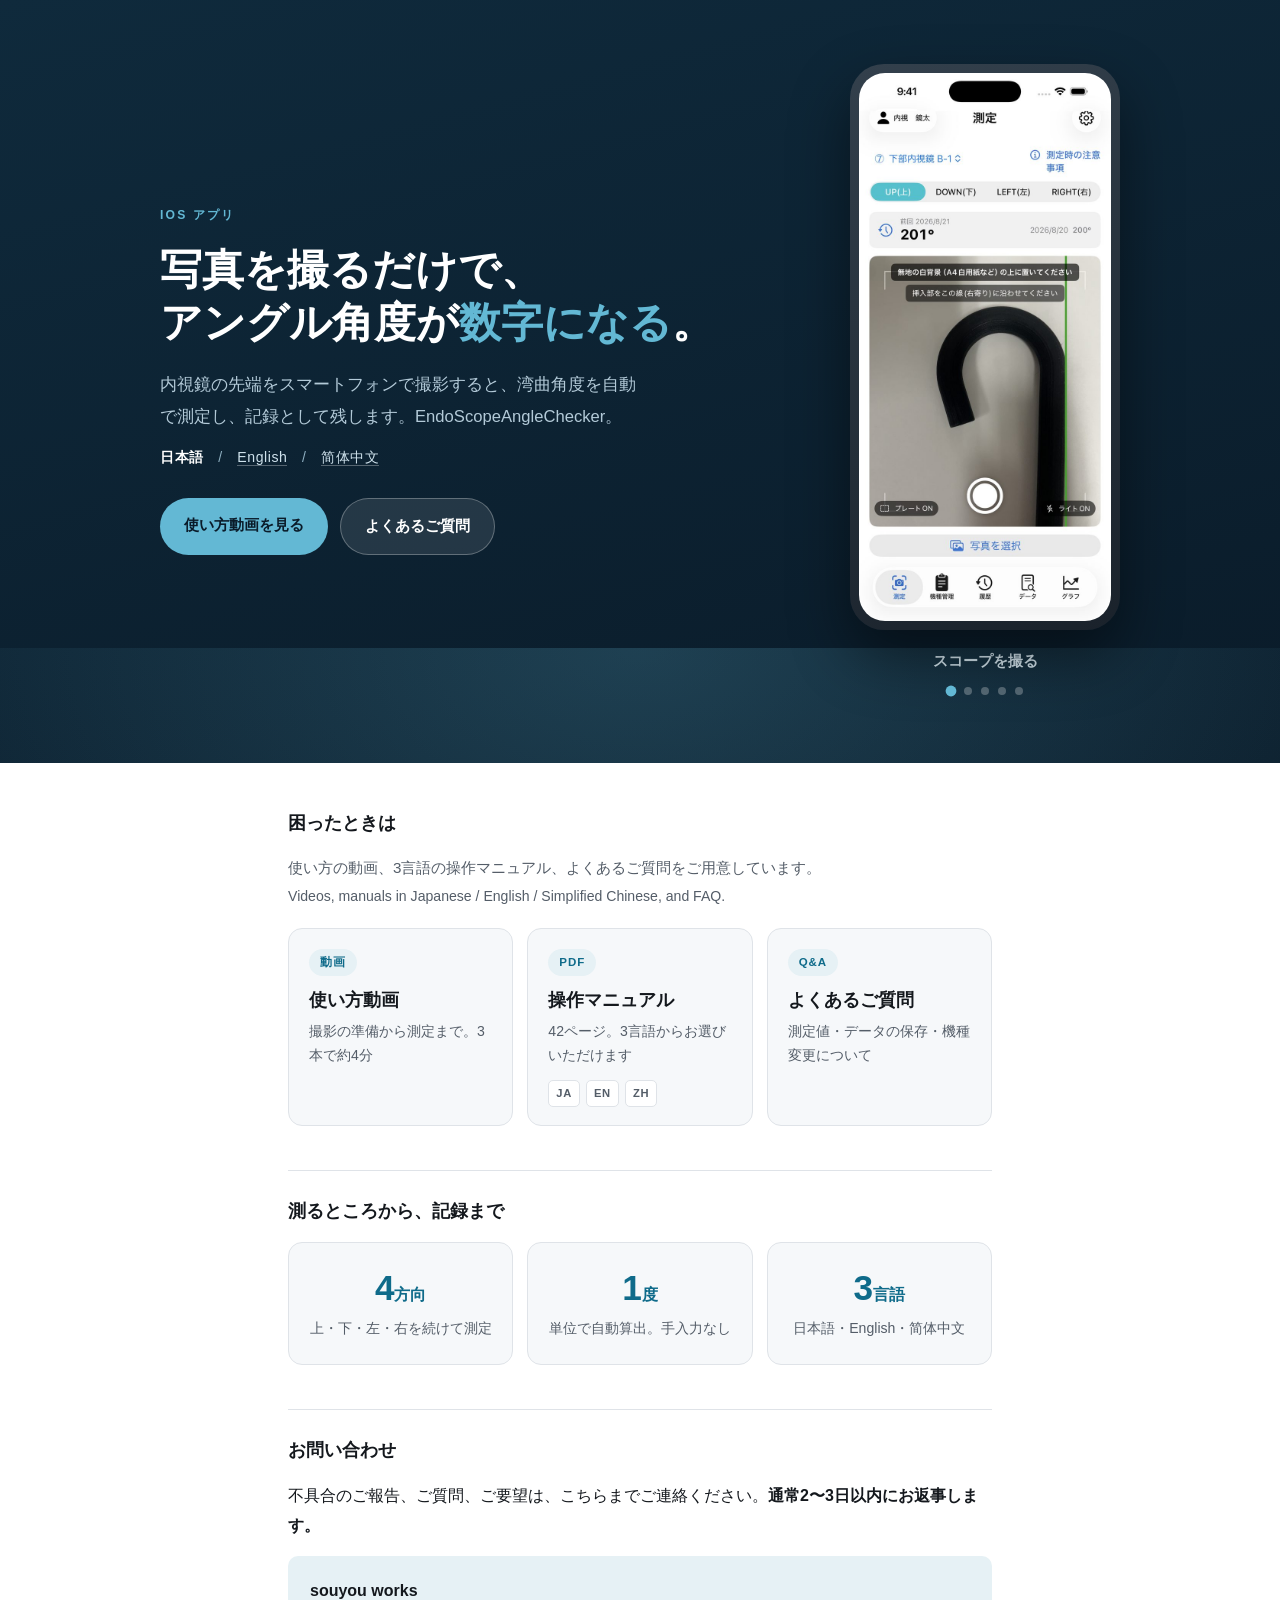
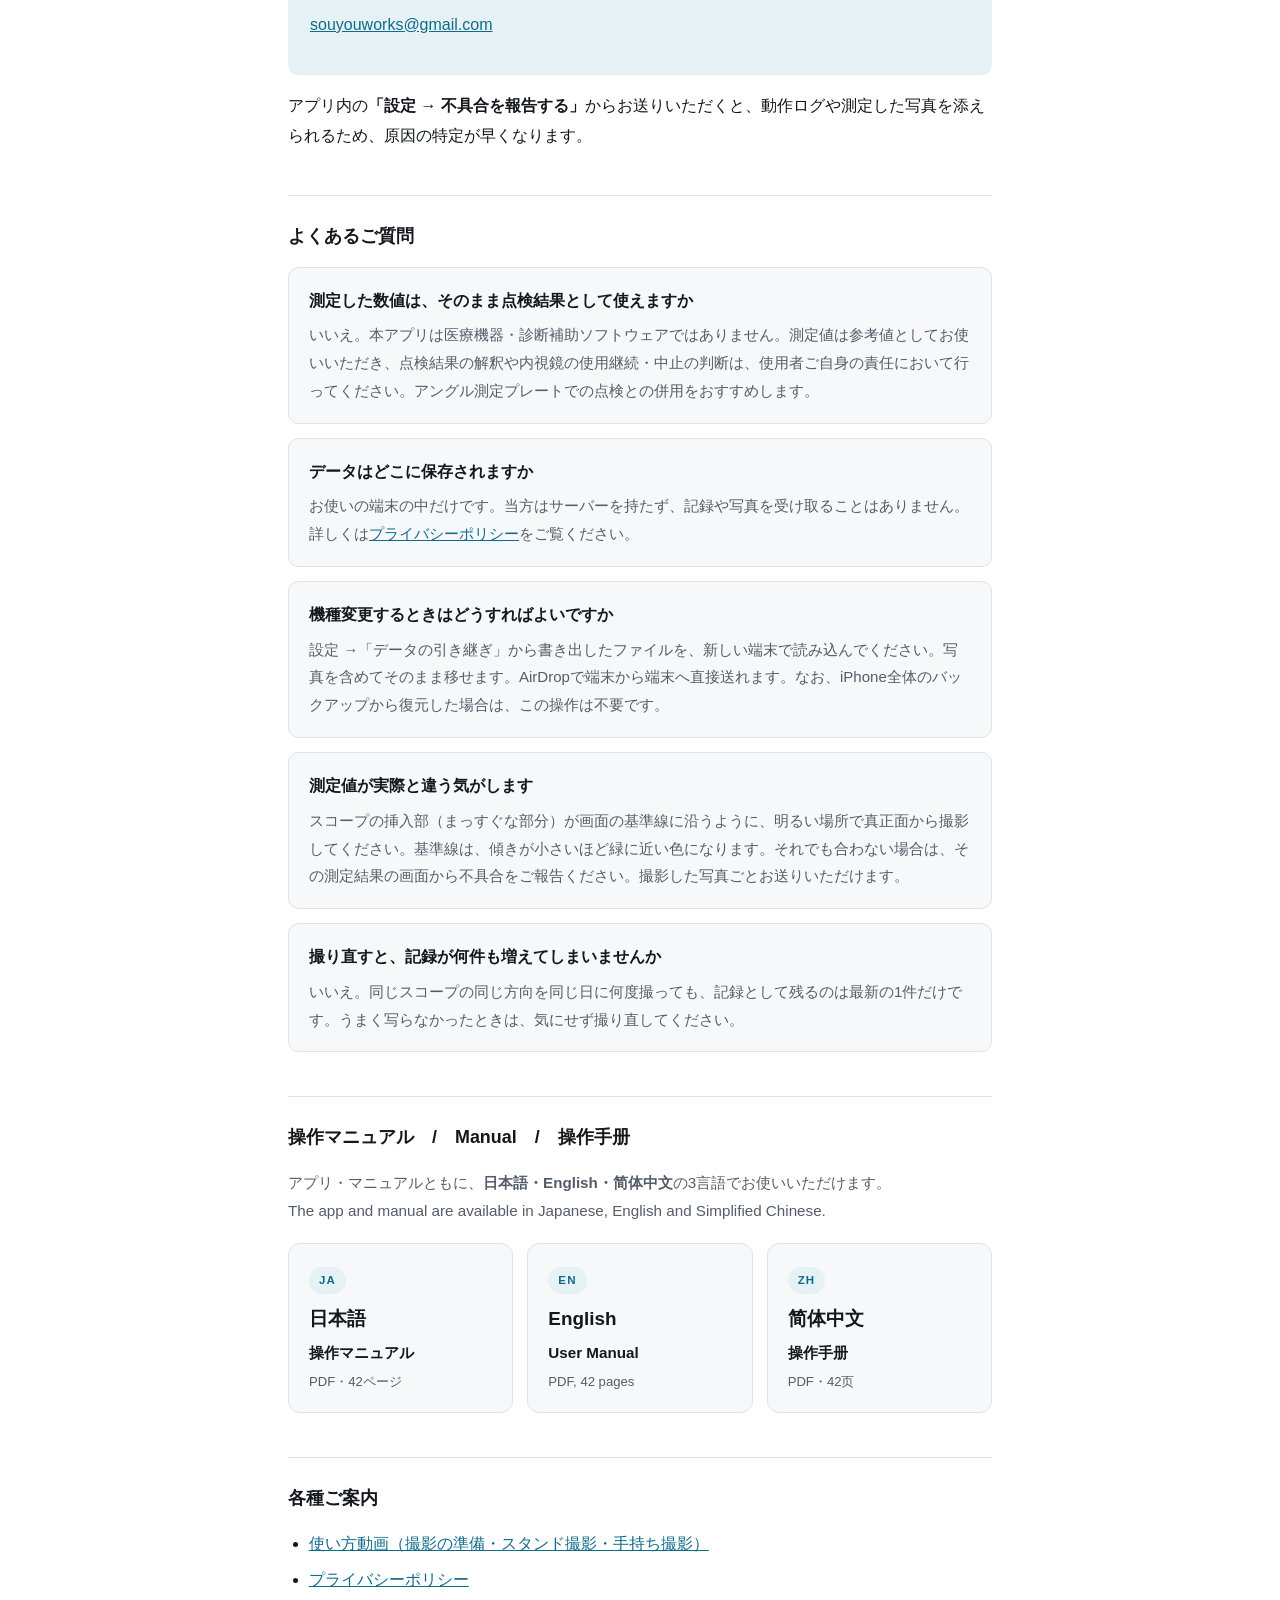
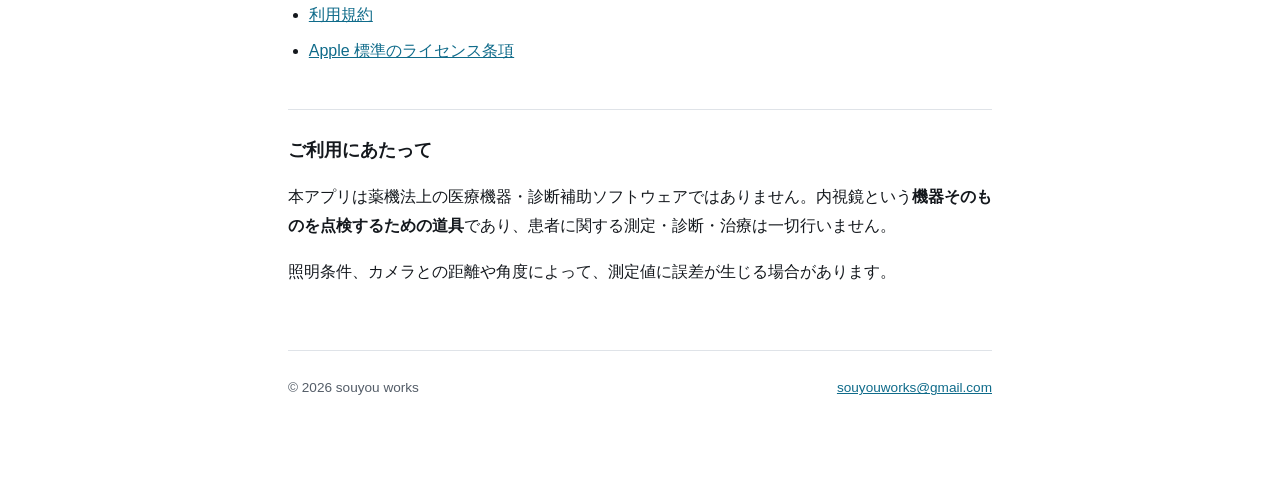
==== commit 4bbae008: "利用規約ページを追加し、プライバシーポリシーの裁判所の条項・変更の周知方法・未成年者の扱いを規約にそろえた Co-Authored-By: Claude Sonnet 5.5 <noreply@ant" ====
--- a/index.html
+++ b/index.html
@@ -163,7 +163,8 @@
 <ul>
   <li><a href="videos.html">使い方動画（撮影の準備・スタンド撮影・手持ち撮影）</a></li>
   <li><a href="privacy.html">プライバシーポリシー</a></li>
-  <li><a href="https://www.apple.com/legal/internet-services/itunes/dev/stdeula/">利用規約（Apple 標準のライセンス条項）</a></li>
+  <li><a href="terms.html">利用規約</a></li>
+  <li><a href="https://www.apple.com/legal/internet-services/itunes/dev/stdeula/">Apple 標準のライセンス条項</a></li>
 </ul>
 
 <h2 class="reveal">ご利用にあたって</h2>
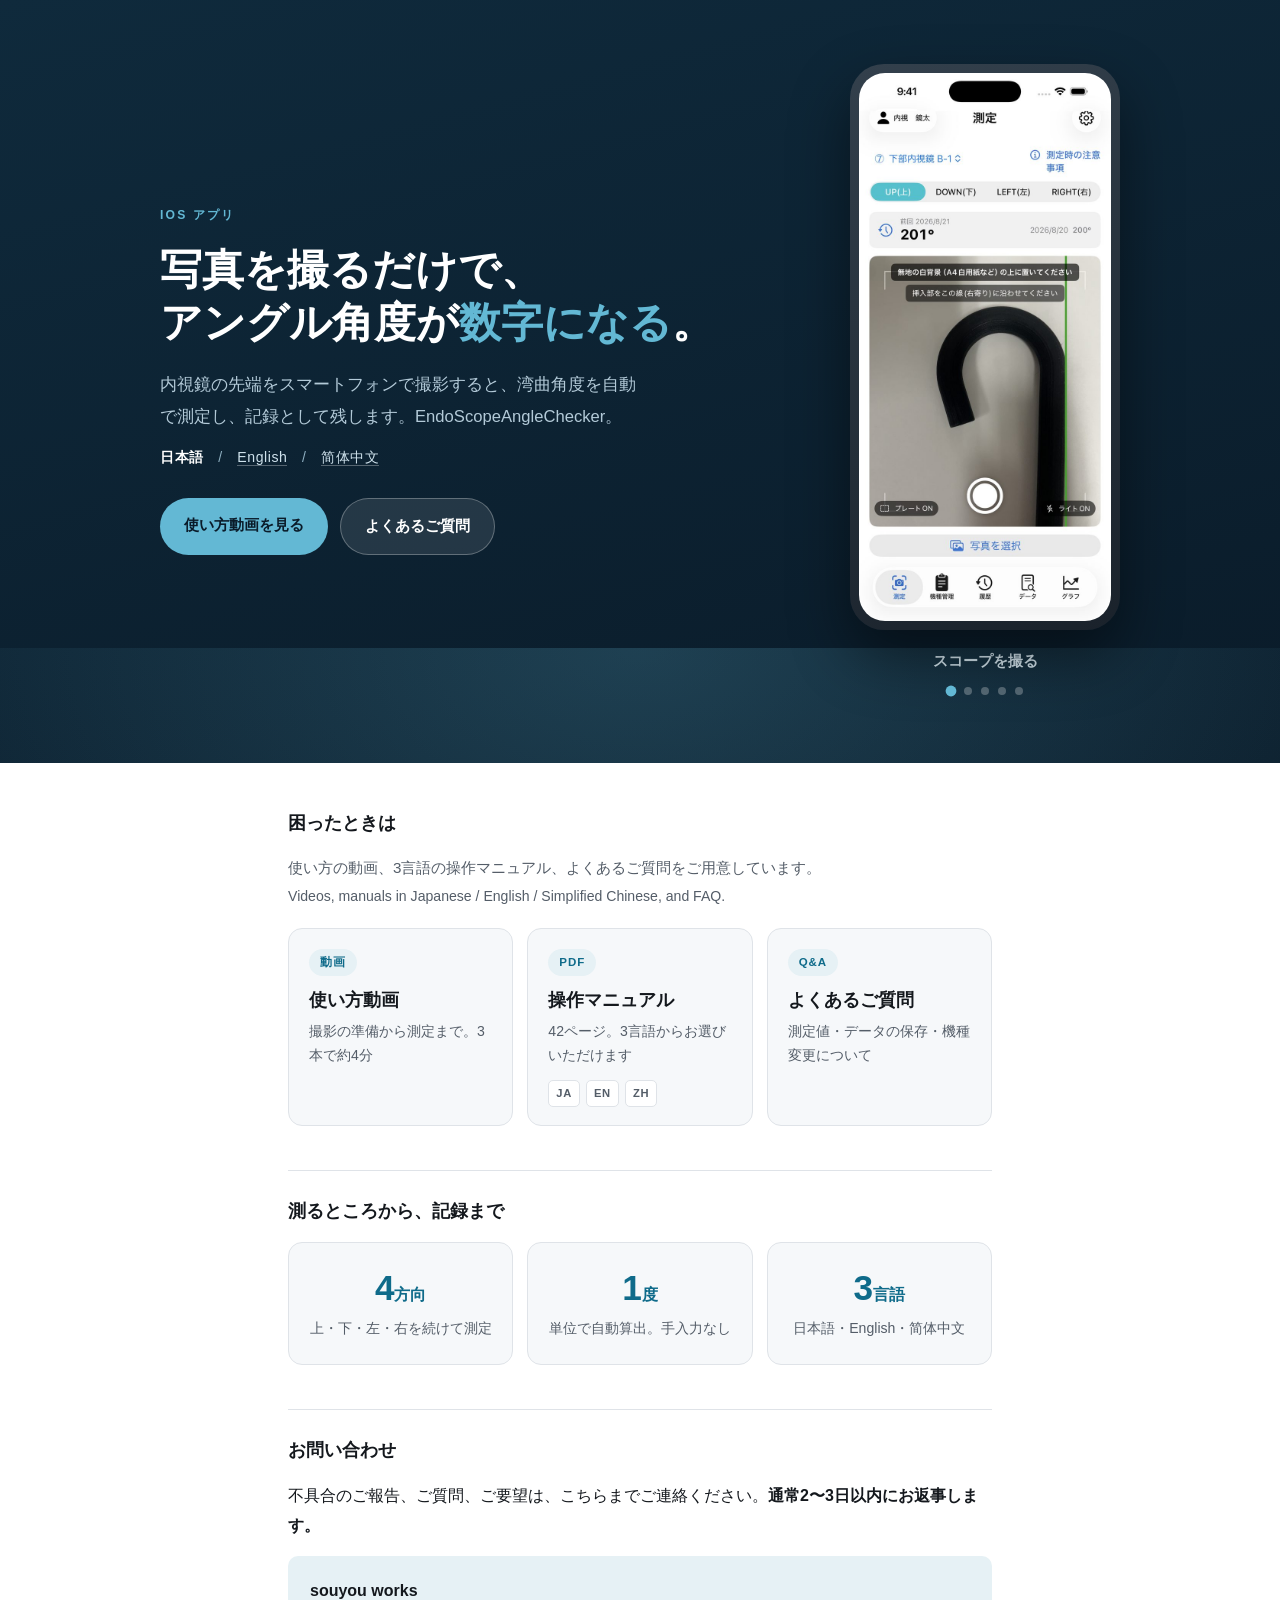
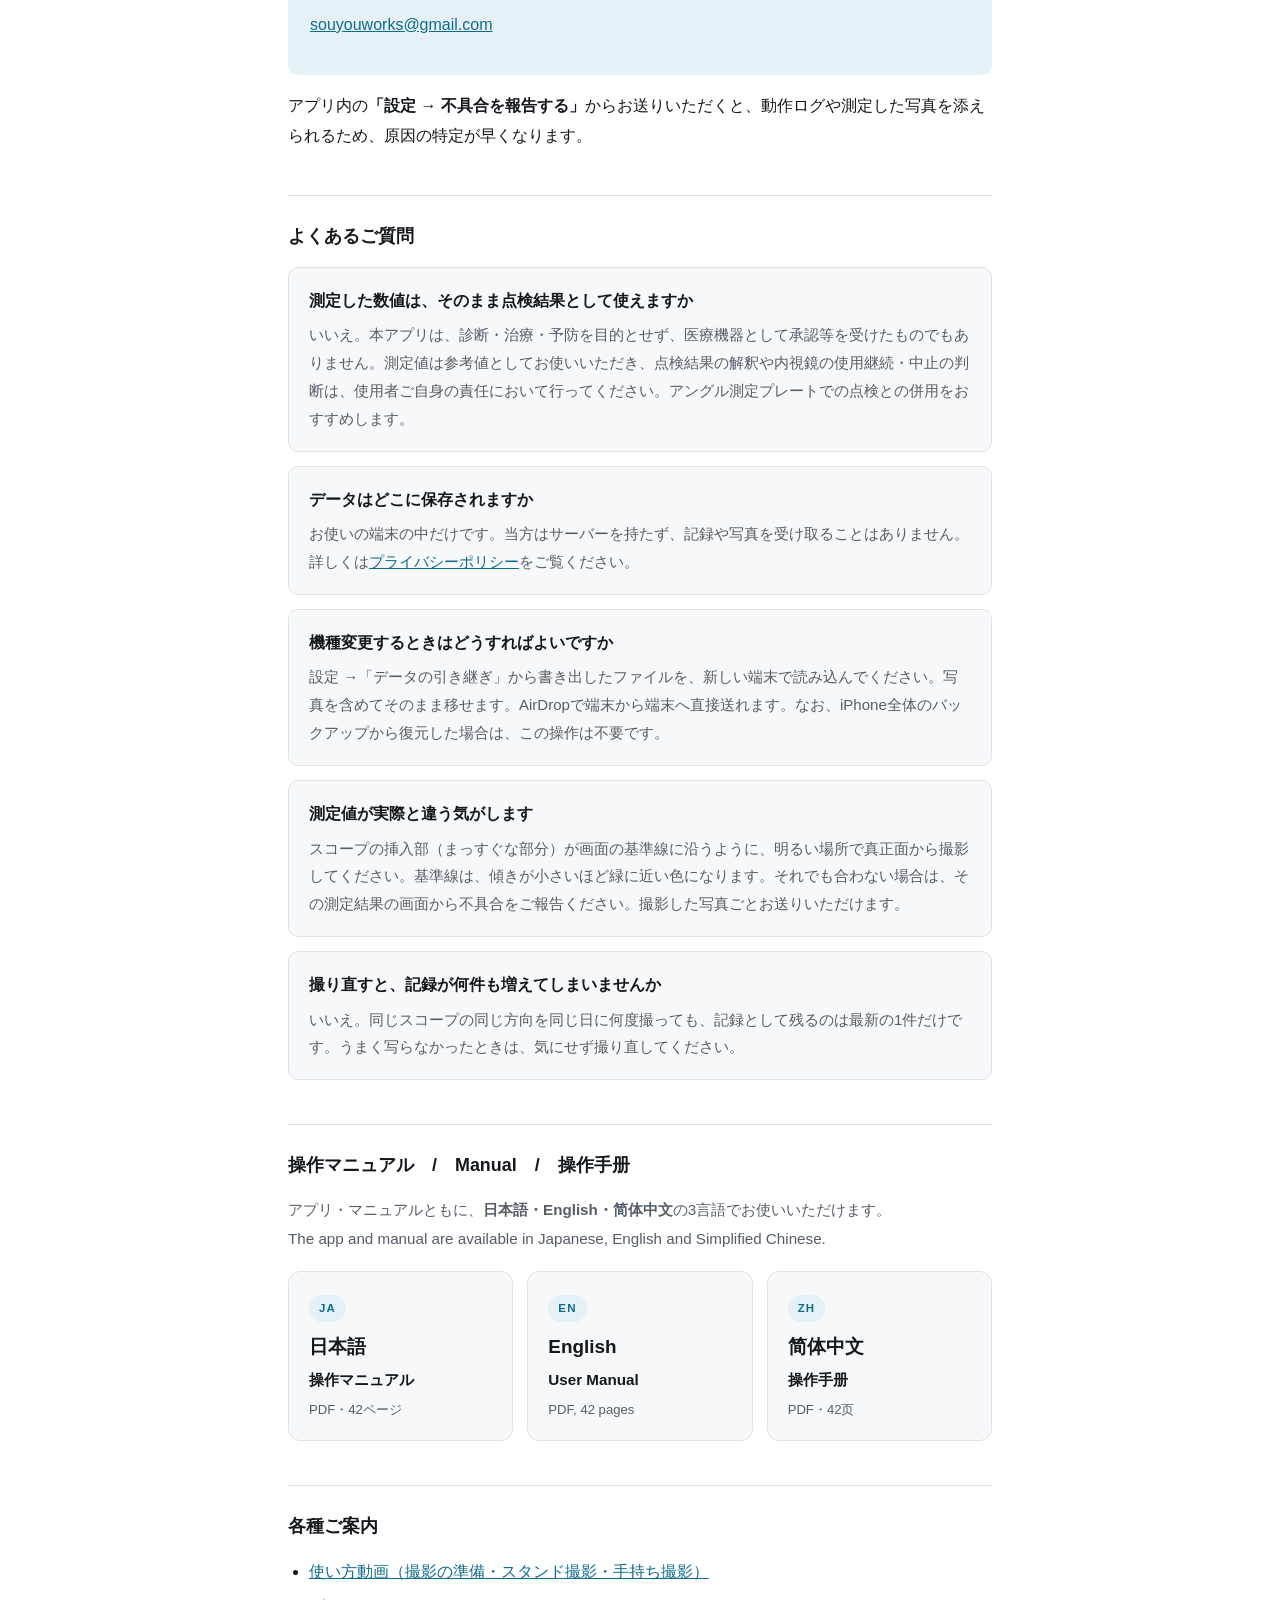
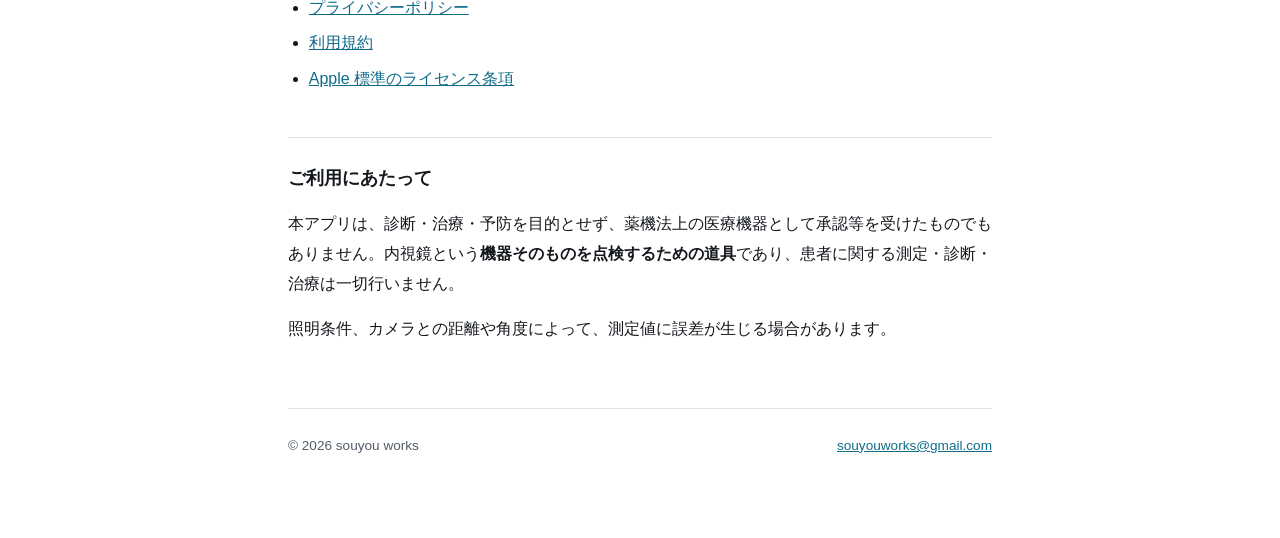
==== commit 820b95cb: "利用者を医療関係者に明記し、規約・プライバシーポリシー・公開ページの言い回しをそろえた - 規約: 「医療関係者」を定義し第4条を1文に。第5条2項に再同意を反映 - プライバシーポリシー: 音声認識" ====
--- a/index.html
+++ b/index.html
@@ -111,7 +111,7 @@
 
   <div class="card reveal">
     <h3>測定した数値は、そのまま点検結果として使えますか</h3>
-    <p>いいえ。本アプリは医療機器・診断補助ソフトウェアではありません。測定値は参考値としてお使いいただき、点検結果の解釈や内視鏡の使用継続・中止の判断は、使用者ご自身の責任において行ってください。アングル測定プレートでの点検との併用をおすすめします。</p>
+    <p>いいえ。本アプリは、診断・治療・予防を目的とせず、医療機器として承認等を受けたものでもありません。測定値は参考値としてお使いいただき、点検結果の解釈や内視鏡の使用継続・中止の判断は、使用者ご自身の責任において行ってください。アングル測定プレートでの点検との併用をおすすめします。</p>
   </div>
 
   <div class="card reveal">
@@ -169,7 +169,7 @@
 
 <h2 class="reveal">ご利用にあたって</h2>
 <p>
-  本アプリは薬機法上の医療機器・診断補助ソフトウェアではありません。内視鏡という<strong>機器そのものを点検するための道具</strong>であり、患者に関する測定・診断・治療は一切行いません。
+  本アプリは、診断・治療・予防を目的とせず、薬機法上の医療機器として承認等を受けたものでもありません。内視鏡という<strong>機器そのものを点検するための道具</strong>であり、患者に関する測定・診断・治療は一切行いません。
 </p>
 <p>
   照明条件、カメラとの距離や角度によって、測定値に誤差が生じる場合があります。
